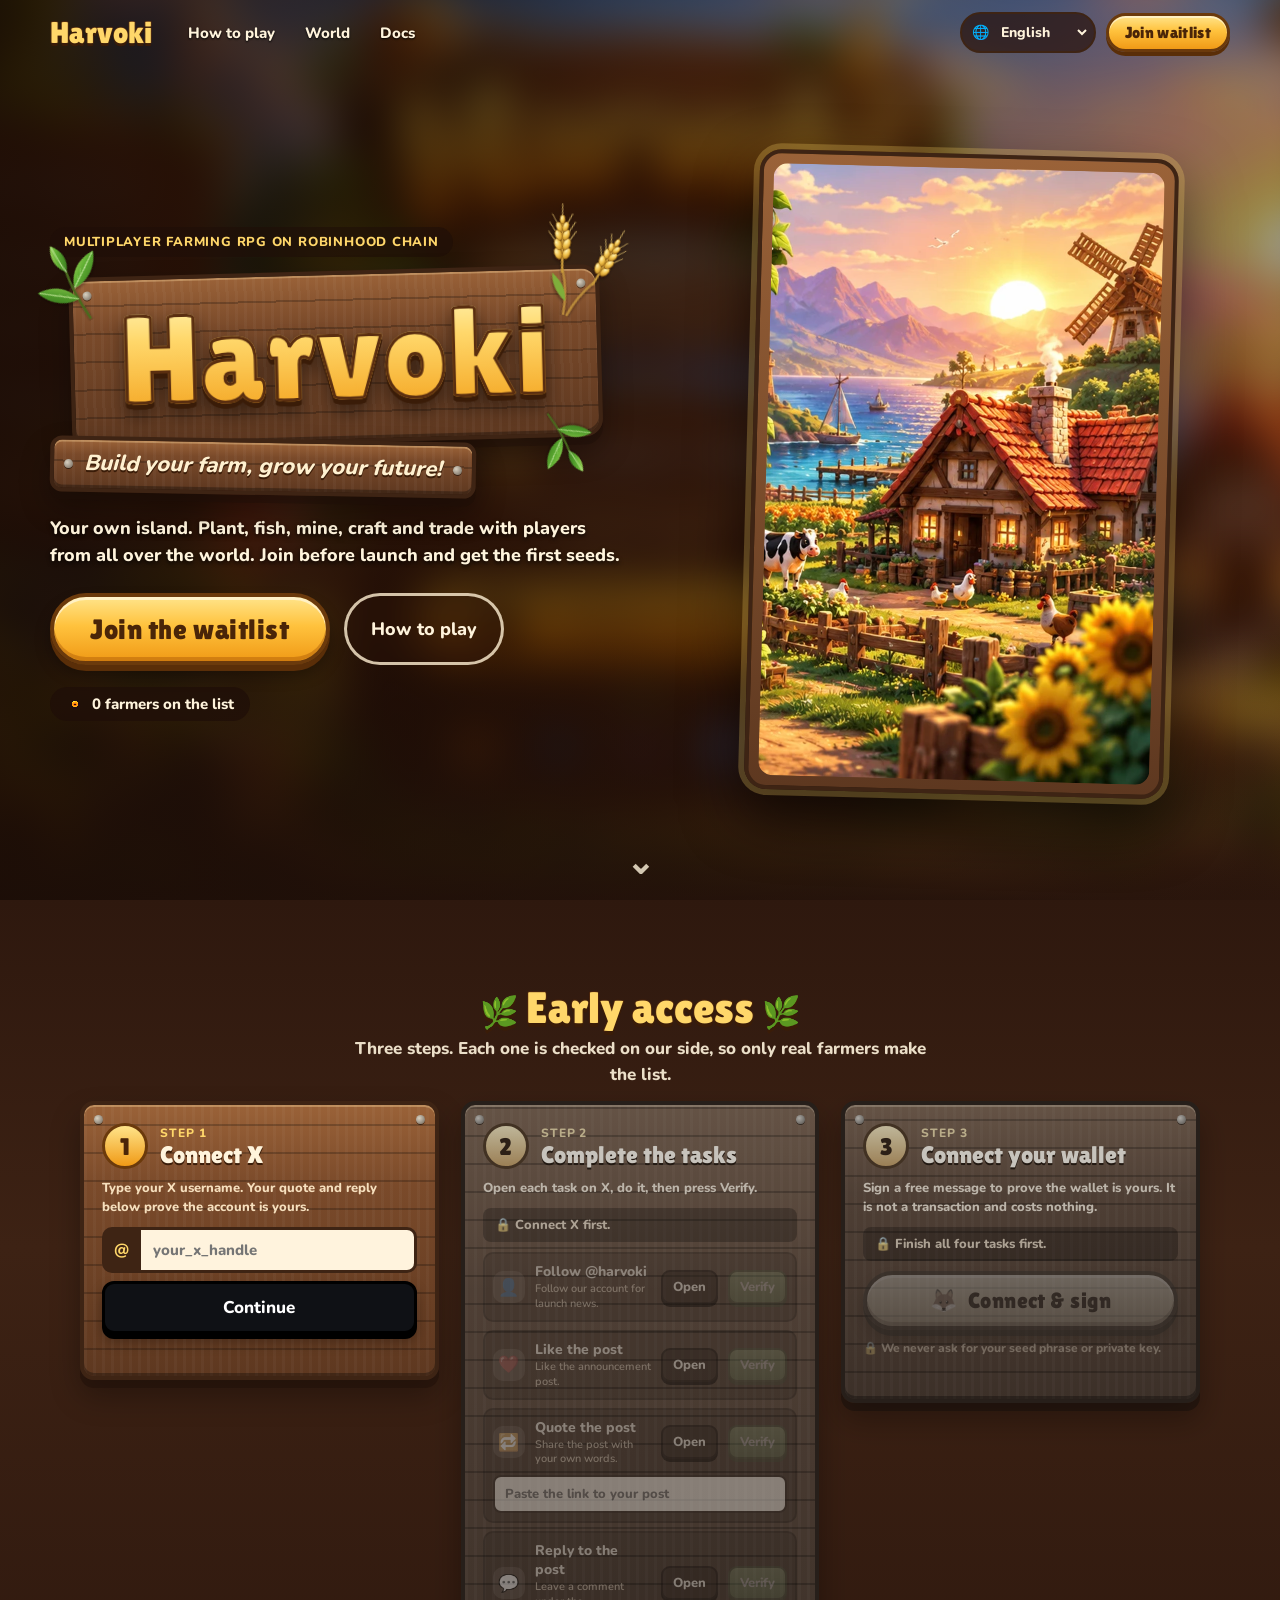
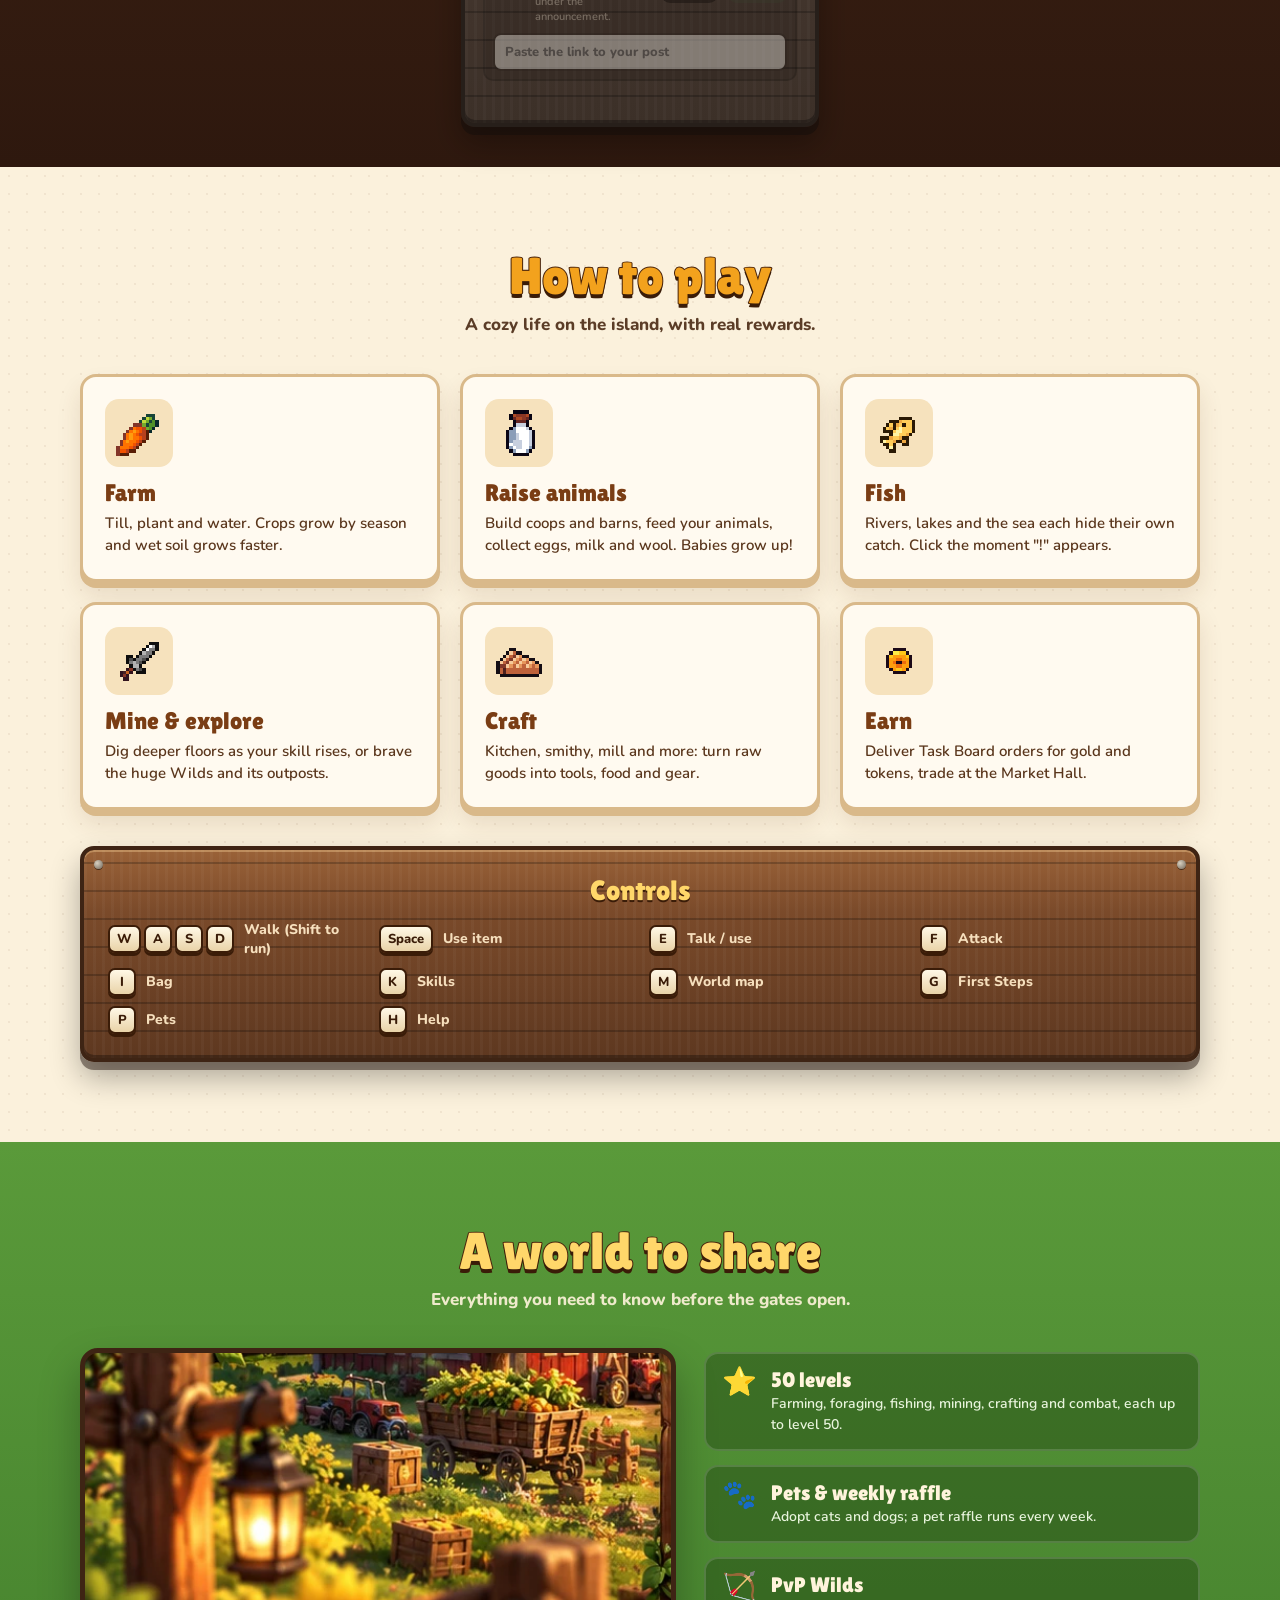
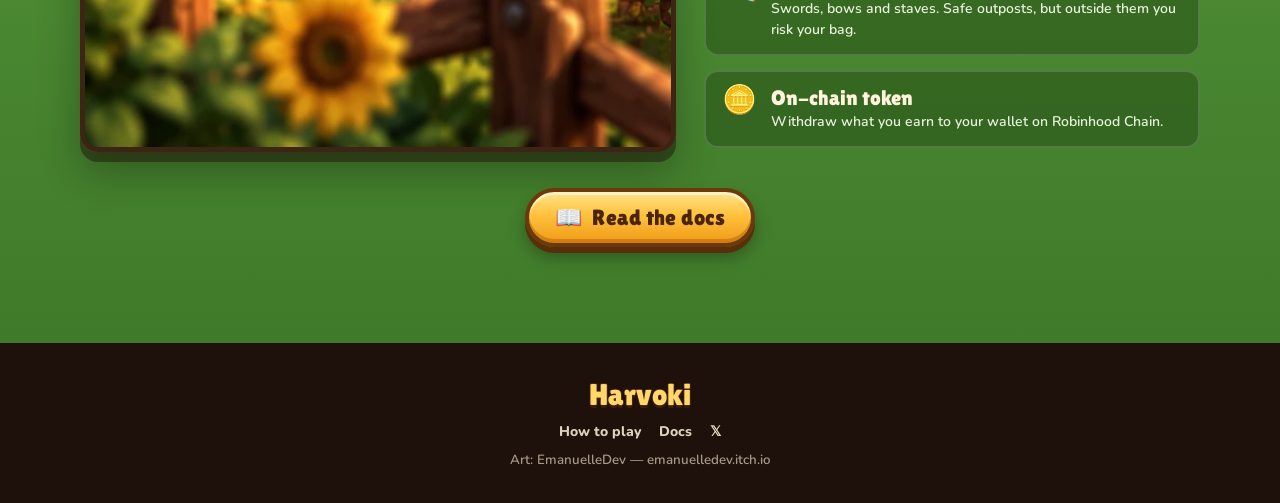
==== index.html @ bdfa1629 "Single-frame icons" ====
<!doctype html>
<html lang="en" data-default-lang="en">
  <head>
    <meta charset="utf-8" />
    <meta name="viewport" content="width=device-width, initial-scale=1, viewport-fit=cover" />
    <title>Harvoki — Early Access</title>
    <meta name="description" content="Join the Harvoki early access list: connect X, complete the tasks, sign with your wallet." />
    <link rel="icon" href="/site/carrot.png" />
    <script type="module" crossorigin src="/_app/waitlist-B7va_x30.js"></script>
    <link rel="modulepreload" crossorigin href="/_app/lang-Du4VMmTW.js">
    <link rel="stylesheet" crossorigin href="/_app/lang-BHXDHtwb.css">
  </head>
  <body class="site">
    <!-- text is filled by data-st key from site-i18n.ts; the English here is the no-JS fallback -->
    <header class="topbar" id="topbar">
      <a class="topbar-logo" href="#top">Harvoki</a>
      <nav class="topnav">
        <a href="#how" data-st="nav.how">How to play</a>
        <a href="#world" data-st="nav.features">World</a>
        <a href="/docs" data-st="nav.docs">Docs</a>
      </nav>
      <div class="topbar-right">
        <span id="lang-slot"></span>
        <a class="btn-gold small" href="#join" data-st="nav.join">Join waitlist</a>
      </div>
    </header>

    <section class="hero" id="top">
      <div class="hero-sky"></div>
      <div class="hero-grid">
      <div class="hero-inner">
        <p class="eyebrow" data-st="hero.eyebrow">Multiplayer farming RPG on Robinhood Chain</p>
        <div class="sign sign-logo">
          <img class="leaf l1" src="/site/leaves.svg" alt="" /><img class="leaf l2" src="/site/wheat.svg" alt="" /><img class="leaf l3" src="/site/leaves.svg" alt="" />
          <h1 class="logo">Harvoki</h1>
        </div>
        <div class="sign sign-ribbon"><span data-st="hero.slogan">Build your farm, grow your future!</span></div>
        <p class="hero-lede" data-st="hero.lede">Your own island. Plant, fish, mine, craft and trade with players from all over the world. Join before launch and get the first seeds.</p>
        <div class="hero-actions">
          <a class="btn-gold big" href="#join" data-st="hero.cta">Join the waitlist</a>
          <a class="btn-ghost" href="#how" data-st="hero.how">How to play</a>
        </div>
        <p class="count-pill"><img src="/site/coin.png" alt="" /> <span id="count">…</span></p>
      </div>
        <figure class="hero-art" aria-hidden="true"><div class="crop crop-hero"></div></figure>
      </div>
      <div class="scroll-hint" aria-hidden="true">⌄</div>
    </section>

    <main>
      <section class="band band-join" id="join">
        <div class="wrap">
          <h2 class="sec-title"><span class="sprig">🌿</span> <span data-st="join.title">Early access</span> <span class="sprig">🌿</span></h2>
          <p class="sec-sub" data-st="join.sub">Three steps. Each one is checked on our side, so only real farmers make the list.</p>
          <p class="dev-badge" id="dev-badge" hidden data-st="join.dev">DEV MODE — X checks are simulated</p>

          <ol class="progress" aria-hidden="true">
            <li data-p="1"><b>1</b><span data-st="s1.title">Connect X</span></li>
            <li data-p="2"><b>2</b><span data-st="s2.title">Complete the tasks</span></li>
            <li data-p="3"><b>3</b><span data-st="s3.title">Connect your wallet</span></li>
          </ol>

          <div class="steps" id="steps">
            <!-- step 1 -->
            <article class="step panel-wood" id="step1">
              <header class="step-head">
                <span class="step-n">1</span>
                <div><small class="step-k"></small><h3 data-st="s1.title">Connect X</h3></div>
                <span class="step-ok">✓</span>
              </header>
              <p class="step-desc" data-st="s1.desc">Sign in with X so we can check your tasks. We only read; we never post for you.</p>
              <div class="step-body" id="x-body">
                <a class="btn-x" id="x-connect" href="/api/wl/x/start"><span class="x-glyph">𝕏</span> <span data-st="s1.btn">Connect with X</span></a>
                <form class="dev-x" id="dev-x" hidden>
                  <div class="wl-prefix"><span>@</span><input id="dev-handle" maxlength="15" data-st-ph="s1.devPh" autocomplete="off" spellcheck="false" /></div>
                  <button class="btn-x" type="submit" data-st="s1.devBtn">Connect (dev)</button>
                </form>
                <div class="x-user" id="x-user" hidden>
                  <span class="x-avatar">𝕏</span>
                  <strong id="x-name"></strong>
                  <button type="button" class="link-btn" id="x-change" data-st="s1.change">Use another account</button>
                </div>
              </div>
              <p class="step-err" id="err1" role="alert"></p>
            </article>

            <!-- step 2 -->
            <article class="step panel-wood locked" id="step2">
              <header class="step-head">
                <span class="step-n">2</span>
                <div><small class="step-k"></small><h3 data-st="s2.title">Complete the tasks</h3></div>
                <span class="step-ok">✓</span>
              </header>
              <p class="step-desc" data-st="s2.desc">Open each task on X, do it, then press Verify.</p>
              <p class="step-lock" data-st="s2.locked">Connect X first.</p>
              <ul class="tasks" id="tasks">
                <li class="task" data-task="follow">
                  <span class="task-ico">👤</span>
                  <div class="task-text"><strong id="follow-title"></strong><span data-st="task.follow.d">Follow our account for launch news.</span></div>
                  <a class="btn-mini" data-open="follow" target="_blank" rel="noopener" data-st="task.open">Open</a>
                  <button type="button" class="btn-mini green" data-verify="follow" data-st="task.verify">Verify</button>
                </li>
                <li class="task" data-task="like">
                  <span class="task-ico">❤️</span>
                  <div class="task-text"><strong data-st="task.like">Like the post</strong><span data-st="task.like.d">Like the announcement post.</span></div>
                  <a class="btn-mini" data-open="like" target="_blank" rel="noopener" data-st="task.open">Open</a>
                  <button type="button" class="btn-mini green" data-verify="like" data-st="task.verify">Verify</button>
                </li>
                <li class="task" data-task="quote">
                  <span class="task-ico">🔁</span>
                  <div class="task-text"><strong data-st="task.quote">Quote the post</strong><span data-st="task.quote.d">Share the post with your own words.</span></div>
                  <a class="btn-mini" data-open="quote" target="_blank" rel="noopener" data-st="task.open">Open</a>
                  <button type="button" class="btn-mini green" data-verify="quote" data-st="task.verify">Verify</button>
                  <div class="proof" data-proof="quote"><input type="url" inputmode="url" autocomplete="off" spellcheck="false" data-st-ph="task.pastePh" placeholder="https://x.com/you/status/…" /></div>
                </li>
                <li class="task" data-task="reply">
                  <span class="task-ico">💬</span>
                  <div class="task-text"><strong data-st="task.reply">Reply to the post</strong><span data-st="task.reply.d">Leave a comment under the announcement.</span></div>
                  <a class="btn-mini" data-open="reply" target="_blank" rel="noopener" data-st="task.open">Open</a>
                  <button type="button" class="btn-mini green" data-verify="reply" data-st="task.verify">Verify</button>
                  <div class="proof" data-proof="reply"><input type="url" inputmode="url" autocomplete="off" spellcheck="false" data-st-ph="task.pastePh" placeholder="https://x.com/you/status/…" /></div>
                </li>
              </ul>
              <p class="step-err" id="err2" role="alert"></p>
            </article>

            <!-- step 3 -->
            <article class="step panel-wood locked" id="step3">
              <header class="step-head">
                <span class="step-n">3</span>
                <div><small class="step-k"></small><h3 data-st="s3.title">Connect your wallet</h3></div>
                <span class="step-ok">✓</span>
              </header>
              <p class="step-desc" data-st="s3.desc">Sign a free message to prove the wallet is yours. It is not a transaction and costs nothing.</p>
              <p class="step-lock" data-st="s3.locked">Finish all four tasks first.</p>
              <div class="step-body">
                <button type="button" class="btn-gold" id="wallet-btn"><span>🦊</span> <span data-st="s3.btn">Connect & sign</span></button>
                <p class="safe-note">🔒 <span data-st="s3.safe">We never ask for your seed phrase or private key.</span></p>
              </div>
              <p class="step-err" id="err3" role="alert"></p>
            </article>
          </div>

          <article class="done panel-wood" id="done" hidden>
            <div class="crops" aria-hidden="true"><img src="/site/corn.png" alt="" /><img src="/site/carrot.png" alt="" /><img src="/site/strawberry.png" alt="" /><img src="/site/pumpkin.png" alt="" /><img src="/site/tomato.png" alt="" /><img src="/site/wheat.png" alt="" /></div>
            <h3 data-st="done.title">You are on the list!</h3>
            <p class="done-place"><span data-st="done.place">Your place</span> <b id="place">#0</b></p>
            <p class="done-wallet" id="done-wallet"></p>
            <p class="muted" data-st="done.sub">Watch our X account for the launch date.</p>
            <div class="card-share">
              <p class="card-label" data-st="done.cardTitle">Your share card</p>
              <canvas id="card" class="card-canvas" width="1200" height="675"></canvas>
              <div class="card-actions">
                <button type="button" class="btn-gold small" id="card-dl"><span>⬇</span> <span data-st="done.cardDl">Download card</span></button>
                <a class="btn-x" id="share" target="_blank" rel="noopener"><span class="x-glyph">𝕏</span> <span data-st="done.share">Share on X</span></a>
              </div>
              <p class="muted card-hint" data-st="done.cardHint">Download the card, then attach it to your post on X.</p>
            </div>
          </article>
        </div>
      </section>

      <section class="band band-how" id="how">
        <div class="wrap">
          <h2 class="sec-title" data-st="how.title">How to play</h2>
          <p class="sec-sub" data-st="how.sub">A cozy life on the island, with real rewards.</p>
          <div class="cards">
            <article class="card"><img src="/site/carrot.png" alt="" /><h3 data-st="how.1">Farm</h3><p data-st="how.1.d">Till, plant and water. Crops grow by season and wet soil grows faster.</p></article>
            <article class="card"><img src="/site/small-cow-milk.png" alt="" /><h3 data-st="how.2">Raise animals</h3><p data-st="how.2.d">Build coops and barns, feed your animals, collect eggs, milk and wool. Babies grow up!</p></article>
            <article class="card"><img src="/site/carp.png" alt="" /><h3 data-st="how.3">Fish</h3><p data-st="how.3.d">Rivers, lakes and the sea each hide their own catch. Click the moment "!" appears.</p></article>
            <article class="card"><img src="/site/sword.png" alt="" /><h3 data-st="how.4">Mine & explore</h3><p data-st="how.4.d">Dig deeper floors as your skill rises, or brave the huge Wilds and its outposts.</p></article>
            <article class="card"><img src="/site/apple-pie.png" alt="" /><h3 data-st="how.5">Craft</h3><p data-st="how.5.d">Kitchen, smithy, mill and more: turn raw goods into tools, food and gear.</p></article>
            <article class="card"><img src="/site/coin.png" alt="" /><h3 data-st="how.6">Earn</h3><p data-st="how.6.d">Deliver Task Board orders for gold and tokens, trade at the Market Hall.</p></article>
          </div>

          <div class="keys panel-wood">
            <h3 data-st="keys.title">Controls</h3>
            <ul class="keylist">
              <li><span><kbd>W</kbd><kbd>A</kbd><kbd>S</kbd><kbd>D</kbd></span><em data-st="keys.move">Walk (Shift to run)</em></li>
              <li><span><kbd>Space</kbd></span><em data-st="keys.use">Use item</em></li>
              <li><span><kbd>E</kbd></span><em data-st="keys.interact">Talk / use</em></li>
              <li><span><kbd>F</kbd></span><em data-st="keys.attack">Attack</em></li>
              <li><span><kbd>I</kbd></span><em data-st="keys.bag">Bag</em></li>
              <li><span><kbd>K</kbd></span><em data-st="keys.skills">Skills</em></li>
              <li><span><kbd>M</kbd></span><em data-st="keys.map">World map</em></li>
              <li><span><kbd>G</kbd></span><em data-st="keys.guide">First Steps</em></li>
              <li><span><kbd>P</kbd></span><em data-st="keys.pets">Pets</em></li>
              <li><span><kbd>H</kbd></span><em data-st="keys.help">Help</em></li>
            </ul>
          </div>
        </div>
      </section>

      <section class="band band-world" id="world">
        <div class="wrap">
          <h2 class="sec-title" data-st="feat.title">A world to share</h2>
          <p class="sec-sub" data-st="feat.sub">Everything you need to know before the gates open.</p>
          <div class="world">
            <div class="world-art crop crop-world" aria-hidden="true"></div>
            <ul class="feats">
              <li><b>⭐</b><div><h3 data-st="feat.1">50 levels</h3><p data-st="feat.1.d">Farming, foraging, fishing, mining, crafting and combat, each up to level 50.</p></div></li>
              <li><b>🐾</b><div><h3 data-st="feat.2">Pets & weekly raffle</h3><p data-st="feat.2.d">Adopt cats and dogs; a pet raffle runs every week.</p></div></li>
              <li><b>🏹</b><div><h3 data-st="feat.3">PvP Wilds</h3><p data-st="feat.3.d">Swords, bows and staves. Safe outposts, but outside them you risk your bag.</p></div></li>
              <li><b>🪙</b><div><h3 data-st="feat.4">On-chain token</h3><p data-st="feat.4.d">Withdraw what you earn to your wallet on Robinhood Chain.</p></div></li>
            </ul>
          </div>
          <p class="center"><a class="btn-gold" href="/docs"><span>📖</span> <span data-st="foot.docs">Read the docs</span></a></p>
        </div>
      </section>
    </main>

    <footer class="site-foot">
      <div class="topbar-logo">Harvoki</div>
      <nav><a href="#how" data-st="nav.how">How to play</a><a href="/docs" data-st="nav.docs">Docs</a><a id="foot-x" target="_blank" rel="noopener">𝕏</a></nav>
      <small data-st="foot.credit">Art: EmanuelleDev — emanuelledev.itch.io</small>
    </footer>
  </body>
</html>
---- _app/lang-BHXDHtwb.css ----
@font-face{font-family:Nunito;font-style:normal;font-display:swap;font-weight:600;src:url(/_app/nunito-cyrillic-ext-600-normal-CUdkD46p.woff2) format("woff2"),url(/_app/nunito-cyrillic-ext-600-normal-Bdkf1mcJ.woff) format("woff");unicode-range:U+0460-052F,U+1C80-1C88,U+20B4,U+2DE0-2DFF,U+A640-A69F,U+FE2E-FE2F}@font-face{font-family:Nunito;font-style:normal;font-display:swap;font-weight:600;src:url(/_app/nunito-cyrillic-600-normal-Dsb0KIbQ.woff2) format("woff2"),url(/_app/nunito-cyrillic-600-normal-DUPmrviy.woff) format("woff");unicode-range:U+0301,U+0400-045F,U+0490-0491,U+04B0-04B1,U+2116}@font-face{font-family:Nunito;font-style:normal;font-display:swap;font-weight:600;src:url(/_app/nunito-vietnamese-600-normal-DzWqpV-L.woff2) format("woff2"),url(/_app/nunito-vietnamese-600-normal-BvXAhBOJ.woff) format("woff");unicode-range:U+0102-0103,U+0110-0111,U+0128-0129,U+0168-0169,U+01A0-01A1,U+01AF-01B0,U+0300-0301,U+0303-0304,U+0308-0309,U+0323,U+0329,U+1EA0-1EF9,U+20AB}@font-face{font-family:Nunito;font-style:normal;font-display:swap;font-weight:600;src:url(/_app/nunito-latin-ext-600-normal-DlbCnAWH.woff2) format("woff2"),url(/_app/nunito-latin-ext-600-normal-BWgzGCiU.woff) format("woff");unicode-range:U+0100-02AF,U+0304,U+0308,U+0329,U+1E00-1E9F,U+1EF2-1EFF,U+2020,U+20A0-20AB,U+20AD-20C0,U+2113,U+2C60-2C7F,U+A720-A7FF}@font-face{font-family:Nunito;font-style:normal;font-display:swap;font-weight:600;src:url(/_app/nunito-latin-600-normal-BupoeBnc.woff2) format("woff2"),url(/_app/nunito-latin-600-normal-BIldxhQs.woff) format("woff");unicode-range:U+0000-00FF,U+0131,U+0152-0153,U+02BB-02BC,U+02C6,U+02DA,U+02DC,U+0304,U+0308,U+0329,U+2000-206F,U+2074,U+20AC,U+2122,U+2191,U+2193,U+2212,U+2215,U+FEFF,U+FFFD}@font-face{font-family:Nunito;font-style:normal;font-display:swap;font-weight:800;src:url(/_app/nunito-cyrillic-ext-800-normal-VzZ8Mv27.woff2) format("woff2"),url(/_app/nunito-cyrillic-ext-800-normal-FW_Opv2h.woff) format("woff");unicode-range:U+0460-052F,U+1C80-1C88,U+20B4,U+2DE0-2DFF,U+A640-A69F,U+FE2E-FE2F}@font-face{font-family:Nunito;font-style:normal;font-display:swap;font-weight:800;src:url(/_app/nunito-cyrillic-800-normal-D2lWpltj.woff2) format("woff2"),url(/_app/nunito-cyrillic-800-normal-CVwOhqah.woff) format("woff");unicode-range:U+0301,U+0400-045F,U+0490-0491,U+04B0-04B1,U+2116}@font-face{font-family:Nunito;font-style:normal;font-display:swap;font-weight:800;src:url(/_app/nunito-vietnamese-800-normal-C6BOy3TH.woff2) format("woff2"),url(/_app/nunito-vietnamese-800-normal-qWtiVBHk.woff) format("woff");unicode-range:U+0102-0103,U+0110-0111,U+0128-0129,U+0168-0169,U+01A0-01A1,U+01AF-01B0,U+0300-0301,U+0303-0304,U+0308-0309,U+0323,U+0329,U+1EA0-1EF9,U+20AB}@font-face{font-family:Nunito;font-style:normal;font-display:swap;font-weight:800;src:url(/_app/nunito-latin-ext-800-normal-9VU2lkaz.woff2) format("woff2"),url(/_app/nunito-latin-ext-800-normal-CM2qJFYy.woff) format("woff");unicode-range:U+0100-02AF,U+0304,U+0308,U+0329,U+1E00-1E9F,U+1EF2-1EFF,U+2020,U+20A0-20AB,U+20AD-20C0,U+2113,U+2C60-2C7F,U+A720-A7FF}@font-face{font-family:Nunito;font-style:normal;font-display:swap;font-weight:800;src:url(/_app/nunito-latin-800-normal-BQmuGLSm.woff2) format("woff2"),url(/_app/nunito-latin-800-normal-DGg9yqR-.woff) format("woff");unicode-range:U+0000-00FF,U+0131,U+0152-0153,U+02BB-02BC,U+02C6,U+02DA,U+02DC,U+0304,U+0308,U+0329,U+2000-206F,U+2074,U+20AC,U+2122,U+2191,U+2193,U+2212,U+2215,U+FEFF,U+FFFD}:root{--cream: #f8dcc6;--cream2: #fbe9d8;--ink: #3b1e22;--brown: #7b3f2c;--brown2: #a65a3a;--orange: #e2863b;--green: #5d9b45;--red: #c8423a;--blue: #3f8fd6;--gold: #f1b52d;--shadow: rgba(30, 12, 18, .55);--px: 2px;font-family:Nunito,Segoe UI,system-ui,sans-serif;font-weight:600}*{box-sizing:border-box}html,body{margin:0;height:100%;overflow:hidden;background:#1c1420;color:var(--ink)}body{user-select:none;-webkit-user-select:none}#game,#game canvas{position:fixed;inset:0;image-rendering:pixelated}#ui{position:fixed;inset:0;pointer-events:none;z-index:10}#ui>*{pointer-events:auto}.icon{image-rendering:pixelated;background-repeat:no-repeat;flex:none}button{font:inherit;color:inherit}strong,b,th{font-weight:400}input,select{font:inherit}.panel{border:16px solid transparent;border-image:url(/assets/ui-cut/panel.png) 8 fill / 16px stretch;image-rendering:pixelated;background:#f6dcc9 padding-box;padding:4px 6px;color:var(--ink)}.parchment{border:16px solid transparent;border-image:url(/assets/ui-cut/parchment2.png) 8 fill / 16px stretch;image-rendering:pixelated;background:#fdd3a6 padding-box}.wood{border:12px solid transparent;border-image:url(/assets/ui-cut/woodframe.png) 7 fill / 12px stretch;image-rendering:pixelated;color:var(--cream)}.btn{display:inline-flex;align-items:center;justify-content:center;gap:6px;min-height:30px;padding:4px 12px;cursor:pointer;background:var(--brown2);color:var(--cream2);border:2px solid var(--ink);border-radius:3px;box-shadow:inset 0 -3px #00000040,inset 0 2px #ffffff2e,0 2px 0 var(--ink);font-size:15px;line-height:1;text-shadow:0 1px 0 rgba(0,0,0,.35)}.btn:hover{filter:brightness(1.08)}.btn:active{transform:translateY(1px);box-shadow:inset 0 2px #00000040,0 1px 0 var(--ink)}.btn:disabled{filter:grayscale(.8) brightness(.8);cursor:not-allowed}.btn.green{background:var(--green)}.btn.red{background:var(--red)}.btn.blue{background:var(--blue)}.btn.gold{background:var(--orange)}.btn.small{min-height:24px;padding:2px 8px;font-size:13px}.screen{position:fixed;inset:0;display:grid;place-items:center;background:radial-gradient(circle at 50% 30%,#4b6b3a,#1e2a1a 70%)}.screen .card{width:min(420px,92vw)}.title{font-size:34px;font-weight:400;color:var(--cream2);text-shadow:0 3px 0 var(--ink),0 0 12px #000;text-align:center;margin-bottom:14px;letter-spacing:1px}.subtitle{text-align:center;color:var(--cream);margin:-6px 0 14px;text-shadow:0 2px 0 var(--ink)}.field{display:grid;gap:4px;margin:8px 0}.field input,.field select{padding:7px 9px;border:2px solid var(--brown);background:var(--cream2);color:var(--ink);border-radius:2px;outline:none;font-size:16px}.field input:focus{border-color:var(--orange)}.row{display:flex;gap:8px;align-items:center}.row.wrap{flex-wrap:wrap}.spread{justify-content:space-between}.err{color:var(--red);min-height:20px;font-size:14px}.muted{opacity:.7;font-size:13px}.creator{display:grid;grid-template-columns:200px 1fr;gap:14px;width:min(700px,96vw)}@media (max-width: 640px){.creator{grid-template-columns:1fr}}.creator canvas{width:192px;height:192px;image-rendering:pixelated;background:#8cbf5a;border:3px solid var(--brown);border-radius:3px}.picker{display:flex;align-items:center;justify-content:space-between;gap:6px;margin:6px 0}.picker span{flex:1;text-align:center}.hud-tl{position:fixed;left:10px;top:10px;display:grid;gap:6px;min-width:220px}.hud-tr{position:fixed;right:10px;top:10px;display:grid;gap:6px;justify-items:end}.bar{position:relative;height:18px;display:flex;align-items:center;gap:6px}.bar .track{flex:1;height:14px;background:#3a1d24;border:2px solid var(--ink);border-radius:2px;overflow:hidden;position:relative}.bar .fill{position:absolute;inset:0 auto 0 0;transition:width .25s}.bar .fill.hp{background:linear-gradient(#ef6a5d,#b73a33)}.bar .fill.en{background:linear-gradient(#9be05f,#4f9a2e)}.bar .fill.xp{background:linear-gradient(#ffd965,#d79a17)}.bar .txt{position:absolute;inset:0;display:grid;place-items:center;font-size:11px;color:#fff;text-shadow:0 1px 0 #000}.chip{display:inline-flex;gap:6px;align-items:center;background:#28121ac7;color:var(--cream2);padding:4px 10px;border:2px solid var(--ink);border-radius:3px;font-size:15px}.chip.vip{background:linear-gradient(#f3c645,#d8901b);color:var(--ink);font-weight:400}.zone-name{font-size:17px;font-weight:800;color:#fff6e6;text-shadow:0 1px 0 var(--ink),0 -1px 0 var(--ink),1px 0 0 var(--ink),-1px 0 0 var(--ink);margin-bottom:2px}.hotbar{position:fixed;left:50%;bottom:8px;transform:translate(-50%);display:flex;gap:2px}.slot{position:relative;width:44px;height:44px;display:grid;place-items:center;cursor:pointer;background:url(/assets/ui-cut/slot-light.png) center / 100% 100% no-repeat;image-rendering:pixelated}.slot.dark{background-image:url(/assets/ui-cut/slot.png)}.hotbar .slot{width:48px;height:48px;background-image:url(/assets/ui-cut/woodframe.png)}.slot.sel{outline:3px solid var(--gold);outline-offset:-3px;filter:brightness(1.1)}.slot .q{position:absolute;right:3px;bottom:1px;font-size:13px;color:#fff;text-shadow:1px 1px 0 #000,-1px 1px 0 #000,1px -1px 0 #000,-1px -1px 0 #000}.slot .k{position:absolute;left:4px;top:1px;font-size:11px;color:var(--cream);text-shadow:1px 1px 0 #000}.slot.drag-over{filter:brightness(1.3)}.menu-buttons{position:fixed;right:10px;top:124px;display:flex;flex-direction:column;gap:6px;align-items:flex-end}.prompt{position:fixed;left:50%;bottom:74px;transform:translate(-50%);pointer-events:none!important}.prompt .chip{font-size:14px}.key{display:inline-block;min-width:20px;padding:0 5px;background:var(--cream2);color:var(--ink);border:2px solid var(--ink);border-radius:3px;text-align:center;font-size:13px}.chat{position:fixed;left:10px;bottom:10px;width:min(340px,calc(50vw - 240px));min-width:200px;display:grid;gap:4px}@media (max-width: 900px){.chat{bottom:64px;width:min(340px,60vw)}.chat .log{max-height:110px}}.chat .log{max-height:190px;overflow-y:auto;background:#1c0c148c;color:#f5e7da;font-size:14px;padding:6px 8px;border-radius:3px;scrollbar-width:thin}.chat .log div{margin:1px 0;word-wrap:break-word}.chat .log .n{color:#ffd47a}.chat .log .vip{color:#ffb02e}.chat .log .sys{color:#ff9a8a}.chat .log .pm{color:#c6a4ff}.chat .log .g{color:#8fd3ff}.chat form{display:flex;gap:4px}.chat input{flex:1;padding:5px 8px;background:#faebdceb;border:2px solid var(--ink);border-radius:3px;font-size:14px}.chat select{background:var(--cream2);border:2px solid var(--ink)}.toasts{position:fixed;top:70px;left:50%;transform:translate(-50%);display:grid;gap:6px;justify-items:center;pointer-events:none!important}.toast{background:#28121ae6;color:var(--cream2);padding:6px 14px;border:2px solid var(--ink);border-radius:3px;font-size:15px;animation:tin .2s ease-out;max-width:80vw;text-align:center}.toast.error{background:#8c1e1eeb}.toast.success{background:#306e28eb}.toast.xp{background:#825a0aeb}@keyframes tin{0%{transform:translateY(-8px);opacity:0}}.modal-wrap{position:fixed;inset:0;display:grid;place-items:center;background:#0a040859}.modal{width:min(760px,96vw);max-height:90vh;display:flex;flex-direction:column}.modal.narrow{width:min(460px,96vw)}.modal.wide{width:min(980px,98vw)}.modal header{display:flex;align-items:center;justify-content:space-between;gap:8px;margin:-4px 0 8px}.modal header h2{margin:0;font-size:22px;font-weight:400}.modal .body{overflow-y:auto;padding-right:4px;flex:1;scrollbar-width:thin}.x{width:28px;height:28px;padding:0;background:var(--red)}.tabs{display:flex;gap:4px;margin-bottom:8px;flex-wrap:wrap}.tabs button{background:#d6a684;color:var(--ink);border:2px solid var(--ink);padding:4px 10px;cursor:pointer;border-radius:3px 3px 0 0;font-size:14px}.tabs button.on{background:var(--cream2);font-weight:400}.grid-slots{display:grid;grid-template-columns:repeat(9,44px);gap:2px}@media (max-width: 520px){.grid-slots{grid-template-columns:repeat(6,44px)}}.list{display:grid;gap:6px}.line{display:flex;align-items:center;gap:10px;padding:6px 8px;background:#a65a3a1f;border:2px solid rgba(123,63,44,.35);border-radius:3px}.line.locked{opacity:.5}.line .grow{flex:1;min-width:0}.line .name{font-weight:400}.line .sub{font-size:13px;opacity:.8}.need{display:inline-flex;align-items:center;gap:2px;margin-right:8px;font-size:13px}.need.miss{color:var(--red)}.price{display:inline-flex;align-items:center;gap:4px;font-weight:400}.tooltip{position:fixed;z-index:50;pointer-events:none!important;max-width:260px;font-size:14px}.tooltip .tname{font-weight:400;font-size:16px}.tooltip .tcat{font-size:12px;opacity:.7}.skills{display:grid;grid-template-columns:repeat(auto-fill,minmax(210px,1fr));gap:8px}.skill{display:grid;grid-template-columns:34px 1fr;gap:6px;align-items:center}.portrait{width:96px;height:96px;image-rendering:pixelated;background-repeat:no-repeat;flex:none}.speech{display:flex;gap:10px;align-items:center;margin-bottom:8px}.bite{position:fixed;left:50%;top:38%;transform:translate(-50%,-50%);font-size:40px;color:#fff;font-weight:400;text-shadow:0 3px 0 var(--ink),0 0 10px #f00;animation:pulse .25s infinite alternate;pointer-events:none!important}@keyframes pulse{to{transform:translate(-50%,-50%) scale(1.15)}}.loading{position:fixed;inset:0;display:grid;place-items:center;color:var(--cream2);font-size:22px;background:#1c1420}.dead{position:fixed;inset:0;display:grid;place-items:center;background:#50000059;color:#fff;font-size:36px;text-shadow:0 3px 0 #000;pointer-events:none!important}.lang-pick{display:inline-flex;align-items:center;gap:6px;color:var(--cream2);font-size:14px}.lang-pick select{font:inherit;font-size:14px;padding:3px 6px;border:2px solid var(--brown);border-radius:2px;background:var(--cream2);color:var(--ink)}.screen-corner{position:absolute;top:calc(12px + env(safe-area-inset-top,0px));right:12px}.modal .lang-pick{color:var(--ink)}.chip.tier-easy{background:#4d8a3c;color:#fff;padding:1px 8px;font-size:13px}.chip.tier-normal{background:#3f6ea8;color:#fff;padding:1px 8px;font-size:13px}.chip.tier-hard{background:#b0482f;color:#fff;padding:1px 8px;font-size:13px}.chip.tier-special{background:linear-gradient(#f3c645,#d8901b);color:var(--ink);padding:1px 8px;font-size:13px}.line.task.special{box-shadow:inset 0 0 0 2px #e0a92c}.task-items{display:flex;flex-wrap:wrap;gap:4px 12px;margin-top:4px}.task-item{display:inline-flex;align-items:center;gap:4px;color:#a0412f}.task-item.ok{color:#3c7a2c}.task-item .muted{font-size:13px}.guide-step .guide-tick{width:20px;text-align:center;color:#9a8a7a}.guide-step.ok .guide-tick{color:#3c7a2c}.guide-step.ok .name{color:#5d7a50;text-decoration:line-through}.zone-safe{font-size:12px;padding:1px 6px;margin:2px 0 4px;border-radius:3px;display:inline-block}.zone-safe.safe{background:#4d8a3c;color:#fff}.zone-safe.danger{background:#b0482f;color:#fff}.worldmap{display:block;max-width:100%;border:3px solid var(--ink);border-radius:4px;image-rendering:pixelated}.auth-screen{background:linear-gradient(180deg,#140a1459,#140a0aa6),url(/bg/keyart-sunset.png) center bottom / cover no-repeat,#3b2240;image-rendering:pixelated}.auth-top{display:flex;align-items:center;gap:8px;flex-wrap:wrap;justify-content:flex-end}.auth-links{display:flex;gap:6px}.auth-links a{text-decoration:none}.auth-modal{position:fixed;inset:0;z-index:50;display:grid;place-items:center;background:#0a060499;padding:16px}.auth-how{width:min(560px,100%)!important;max-height:90vh;overflow:auto;display:grid;gap:10px}.auth-how h2{margin:0}.auth-how table{width:100%;border-collapse:collapse}.auth-how td{padding:6px 4px;border-bottom:1px solid rgba(255,255,255,.1);font-size:14px}.auth-how td:first-child{white-space:nowrap;width:1%;padding-right:14px}.auth-how kbd{display:inline-block;padding:2px 8px;border-radius:6px;background:#fff3dd;color:#3a1c08;font:800 12px Nunito,sans-serif;box-shadow:0 2px #3a1c08}.auth-how .btn{text-decoration:none;text-align:center}@font-face{font-family:Lilita One;font-style:normal;font-display:swap;font-weight:400;src:url([data-uri]) format("woff2"),url([data-uri]) format("woff");unicode-range:U+0100-02AF,U+0304,U+0308,U+0329,U+1E00-1E9F,U+1EF2-1EFF,U+2020,U+20A0-20AB,U+20AD-20C0,U+2113,U+2C60-2C7F,U+A720-A7FF}@font-face{font-family:Lilita One;font-style:normal;font-display:swap;font-weight:400;src:url(/_app/lilita-one-latin-400-normal-87r-Z-Re.woff2) format("woff2"),url(/_app/lilita-one-latin-400-normal-DXkechA3.woff) format("woff");unicode-range:U+0000-00FF,U+0131,U+0152-0153,U+02BB-02BC,U+02C6,U+02DA,U+02DC,U+0304,U+0308,U+0329,U+2000-206F,U+2074,U+20AC,U+2122,U+2191,U+2193,U+2212,U+2215,U+FEFF,U+FFFD}html,body{height:auto;min-height:100%;overflow:auto;scroll-behavior:smooth}body.site{user-select:text;-webkit-user-select:text;margin:0;background:#2a1a22;color:#fff4dc;font-family:Nunito,sans-serif;--wood: #7a4a2a;--wood2: #5e3820;--wood3: #9a6238;--woodline: #3e2414;--gold1: #ffd76a;--gold2: #f3a21d;--cream: #fbf1dc;--cream2: #f1dfbd;--ink: #4a2a14;--leaf: #5ea83a}img{image-rendering:pixelated}[hidden]{display:none!important}a{color:inherit}.wrap{width:min(1120px,100% - 32px);margin:0 auto}.center{text-align:center}.muted{opacity:.8}.sign,.panel-wood{position:relative;color:#fff4dc;background:repeating-linear-gradient(0deg,transparent 0 26px,rgba(0,0,0,.22) 26px 28px),repeating-linear-gradient(90deg,rgba(255,255,255,.03) 0 3px,transparent 3px 9px),linear-gradient(180deg,var(--wood3),var(--wood) 30%,var(--wood2));border:4px solid var(--woodline);border-radius:14px;box-shadow:inset 0 2px #ffdca059,inset 0 -3px #0000004d,0 8px #1e0e0873,0 16px 30px #0000004d}.sign:before,.sign:after,.panel-wood:before,.panel-wood:after{content:"";position:absolute;top:10px;width:9px;height:9px;border-radius:50%;background:radial-gradient(circle at 35% 35%,#d8d0c0,#6d6458);box-shadow:0 1px #00000080}.sign:before,.panel-wood:before{left:10px}.sign:after,.panel-wood:after{right:10px}.btn-gold{display:inline-flex;justify-content:center;align-items:center;gap:10px;padding:13px 26px;border:4px solid #6b3a0c;border-radius:999px;cursor:pointer;text-decoration:none;font:400 22px Lilita One,Nunito,sans-serif;color:#4a2508;letter-spacing:.02em;background:linear-gradient(180deg,#ffe48a,#ffc23d 45%,#f09a16);box-shadow:inset 0 3px #ffffff8c,inset 0 -4px #96460059,0 6px #5a2e08,0 10px 16px #0000004d;transition:transform .08s,filter .15s}.btn-gold:hover{filter:brightness(1.06)}.btn-gold:active{transform:translateY(3px);box-shadow:inset 0 3px #ffffff8c,0 3px #5a2e08}.btn-gold:disabled{filter:grayscale(.7) brightness(.8);cursor:not-allowed}.btn-gold.small{padding:7px 16px;font-size:16px;border-width:3px;box-shadow:inset 0 2px #ffffff80,0 4px #5a2e08}.btn-gold.big{padding:16px 36px;font-size:28px}.btn-ghost{display:inline-flex;align-items:center;padding:13px 24px;border-radius:999px;text-decoration:none;font:800 18px Nunito,sans-serif;color:#fff4dc;border:3px solid rgba(255,240,210,.8);background:#28120a59;backdrop-filter:blur(3px)}.btn-ghost:hover{background:#28120a8c}.btn-x{display:inline-flex;align-items:center;justify-content:center;gap:10px;padding:12px 22px;border-radius:12px;cursor:pointer;font:800 17px Nunito,sans-serif;color:#fff;text-decoration:none;background:#0f1115;border:3px solid #000;box-shadow:0 5px #000,0 8px 14px #0000004d;transition:transform .08s}.btn-x:hover{background:#22252c}.btn-x:active{transform:translateY(3px);box-shadow:0 2px #000}.x-glyph{font-size:20px;line-height:1}.btn-mini{display:inline-grid;place-items:center;min-width:78px;padding:7px 12px;border-radius:9px;cursor:pointer;text-decoration:none;white-space:nowrap;font:800 13px Nunito,sans-serif;color:#fff4dc;background:#3e2414;border:2px solid #24130a;box-shadow:0 3px #1a0d06}.btn-mini.green{background:linear-gradient(#7cc44c,#4f9a2c);border-color:#2f5e18;box-shadow:0 3px #2a5214;color:#fff}.btn-mini:disabled{cursor:default;opacity:.55}.task.ok .btn-mini:disabled{opacity:1}.link-btn{border:0;background:none;color:var(--gold1);font:800 13px Nunito,sans-serif;cursor:pointer;text-decoration:underline}.topbar{position:fixed;inset:0 0 auto;z-index:20;display:flex;align-items:center;gap:24px;padding:12px max(16px,calc((100% - 1180px)/2));transition:background .25s,box-shadow .25s}.topbar.solid{background:#2e180eeb;backdrop-filter:blur(6px);box-shadow:0 2px 0 var(--woodline),0 8px 20px #0000004d}.topbar-logo{font:400 30px Lilita One,Nunito,sans-serif;text-decoration:none;color:var(--gold1);-webkit-text-stroke:1.5px #5a2e10;paint-order:stroke fill;text-shadow:0 3px 0 #3a1c08}.topnav{display:flex;gap:6px}.topnav a{padding:8px 12px;border-radius:999px;text-decoration:none;font:800 15px Nunito,sans-serif;color:#fff4dc;text-shadow:0 1px 2px #000}.topnav a:hover{background:#ffffff24}.topbar-right{margin-left:auto;display:flex;align-items:center;gap:10px}.site .lang-pick{display:flex;align-items:center;gap:4px;padding:4px 4px 4px 10px;border-radius:999px;background:#28120ab3;border:2px solid var(--woodline)}.site .lang-pick select{background:transparent;border:0;color:#fff4dc;font:800 14px Nunito,sans-serif;padding:4px;cursor:pointer}.site .lang-pick option{color:#000}.hero{position:relative;min-height:max(640px,100svh);display:grid;place-items:center;overflow:hidden;text-align:center;background:url(/bg/keyart-sunset.png) center bottom / cover no-repeat,#3b2240}.hero-sky{position:absolute;inset:0;background:linear-gradient(180deg,rgba(30,10,30,.55),transparent 35%,transparent 60%,rgba(30,14,8,.75))}.hero-inner{position:relative;display:grid;justify-items:center;gap:14px;padding:110px 16px 80px;max-width:760px}.eyebrow{margin:0;padding:6px 14px;border-radius:999px;background:#1e0e0899;color:var(--gold1);font:800 13px Nunito,sans-serif;letter-spacing:.06em;text-transform:uppercase}.sign-logo{padding:18px 46px 22px;border-radius:18px;transform:rotate(-1.5deg)}.logo{margin:0;font:400 clamp(60px,11vw,124px)/1 "Lilita One","Nunito",sans-serif;letter-spacing:.01em;background:linear-gradient(180deg,#fff3b0 0%,var(--gold1) 35%,var(--gold2) 100%);-webkit-background-clip:text;background-clip:text;color:transparent;-webkit-text-stroke:3px #5a2e10;paint-order:stroke fill;filter:drop-shadow(0 5px 0 #3a1c08) drop-shadow(0 8px 10px rgba(0,0,0,.45))}.leaf{position:absolute;font-size:34px;filter:drop-shadow(0 2px 0 rgba(0,0,0,.35))}.leaf.l1{left:-18px;top:-14px;transform:rotate(-30deg)}.leaf.l2{right:-12px;top:-22px;transform:rotate(20deg);font-size:40px}.leaf.l3{right:18px;bottom:-16px;transform:rotate(-10deg)}.sign-ribbon{padding:8px 30px 10px;border-radius:12px;transform:rotate(1deg);margin-top:-18px;font:italic 800 clamp(16px,2.4vw,22px) Nunito,sans-serif;color:#fff1d0;text-shadow:0 2px 0 #3a1c08}.sign-ribbon:before,.sign-ribbon:after{top:50%;transform:translateY(-50%)}.hero-lede{margin:6px 0 4px;max-width:58ch;padding:12px 20px;border-radius:14px;background:#1e0e089e;backdrop-filter:blur(3px);font:700 clamp(15px,1.8vw,18px)/1.5 Nunito,sans-serif;text-shadow:0 2px 4px rgba(0,0,0,.8);text-wrap:balance}.hero-actions{display:flex;flex-wrap:wrap;justify-content:center;gap:14px;margin-top:6px}.count-pill{display:inline-flex;align-items:center;gap:8px;margin:8px 0 0;padding:7px 16px;border-radius:999px;background:#1e0e08b3;font:800 15px Nunito,sans-serif}.count-pill img{width:18px;height:18px}.scroll-hint{position:absolute;bottom:14px;left:50%;translate:-50% 0;font-size:34px;color:#fff4dc;opacity:.8}.band{padding:80px 0;scroll-margin-top:40px}.band-join{background:linear-gradient(180deg,#2e180e,#3d2214 40%,#2e180e)}.band-how{background:var(--cream);color:var(--ink);background-image:radial-gradient(rgba(122,74,42,.08) 1.5px,transparent 1.5px);background-size:18px 18px}.band-world{background:linear-gradient(180deg,#5a9a3a,#3f7a2a)}.sec-title{margin:0 0 8px;text-align:center;font:400 clamp(34px,5vw,52px)/1.1 "Lilita One",Nunito,sans-serif;color:var(--gold1);-webkit-text-stroke:2px #4a240c;paint-order:stroke fill;text-shadow:0 4px 0 #3a1c08}.band-how .sec-title{color:#f3a21d}.sec-sub{margin:0 auto 36px;max-width:60ch;text-align:center;font:700 17px/1.5 Nunito,sans-serif;opacity:.9}.sprig{font-size:.7em}.dev-badge{width:fit-content;margin:-20px auto 24px;padding:6px 14px;border-radius:8px;background:#c8423a;color:#fff;font:800 13px Nunito,sans-serif;letter-spacing:.04em}.progress{list-style:none;display:flex;justify-content:center;margin:0 auto 30px;padding:0;max-width:720px}.progress li{flex:1;display:grid;justify-items:center;gap:6px;position:relative;font:800 13px Nunito,sans-serif;color:#c9a984;text-align:center}.progress li:before{content:"";position:absolute;top:19px;left:-50%;width:100%;height:5px;background:#5a3820;z-index:0}.progress li:first-child:before{display:none}.progress b{position:relative;z-index:1;display:grid;place-items:center;width:42px;height:42px;border-radius:50%;background:#4a2c18;border:3px solid #6b4426;font:400 20px Lilita One,Nunito,sans-serif;color:#c9a984}.progress li.now b{background:var(--gold2);border-color:#fff0b8;color:#4a2508;box-shadow:0 0 0 5px #ffc85040}.progress li.now{color:#fff4dc}.progress li.done b{background:var(--leaf);border-color:#b8f09a;color:#fff;font-size:0}.progress li.done b:after{content:"✓";font:900 20px Nunito,sans-serif}.progress li.done:before,.progress li.now:before{background:var(--leaf)}.steps{display:grid;grid-template-columns:repeat(3,minmax(0,1fr));gap:22px;align-items:start}.step{display:grid;gap:12px;padding:22px 20px 20px;transition:opacity .2s,filter .2s}.step-head{display:flex;align-items:center;gap:12px}.step-head h3{margin:0;font:400 24px Lilita One,Nunito,sans-serif;color:#fff4dc;text-shadow:0 2px 0 #3a1c08}.step-k{display:block;font:800 12px Nunito,sans-serif;letter-spacing:.08em;text-transform:uppercase;color:var(--gold1)}.step-n{flex:none;display:grid;place-items:center;width:46px;height:46px;border-radius:50%;background:linear-gradient(#ffe48a,#f09a16);border:3px solid #6b3a0c;color:#4a2508;font:400 24px Lilita One,Nunito,sans-serif}.step-ok{display:none;margin-left:auto;width:34px;height:34px;border-radius:50%;background:var(--leaf);border:3px solid #b8f09a;place-items:center;font:900 18px Nunito,sans-serif;color:#fff}.step.complete .step-ok{display:grid}.step.complete{box-shadow:inset 0 2px #ffdca059,0 8px #1e0e0873,0 0 0 3px var(--leaf),0 16px 30px #0000004d}.step-desc{margin:0;font:700 14px/1.45 Nunito,sans-serif;color:#f6dfbd}.step-body{display:grid;gap:10px}.step-err{margin:0;min-height:18px;color:#ffcfc4;font:800 13px/1.4 Nunito,sans-serif}.step-lock{display:none;margin:0;padding:8px 12px;border-radius:8px;background:#00000040;font:800 13px Nunito,sans-serif;color:#e8c79c}.step-lock:before{content:"🔒 "}.step.locked{filter:saturate(.4) brightness(.8)}.step.locked .step-lock{display:block}.step.locked .tasks,.step.locked .step-body{pointer-events:none;opacity:.5}.safe-note{margin:0;font:700 12px/1.4 Nunito,sans-serif;color:#e8c79c}.x-user{display:flex;align-items:center;gap:10px;flex-wrap:wrap;padding:10px 12px;border-radius:10px;background:#00000040}.x-avatar{display:grid;place-items:center;width:34px;height:34px;border-radius:50%;background:#000;color:#fff;font-size:18px}.dev-x{display:grid;gap:8px}.wl-prefix{display:flex}.wl-prefix span{display:grid;place-items:center;padding:0 12px;font:800 16px Nunito,sans-serif;background:var(--woodline);color:var(--gold1);border-radius:10px 0 0 10px}.wl-prefix input{flex:1;min-width:0;padding:10px 12px;font:700 15px Nunito,sans-serif;color:#3b1e10;background:#fff3dd;border:3px solid var(--woodline);border-left:0;border-radius:0 10px 10px 0}.tasks{list-style:none;margin:0;padding:0;display:grid;gap:8px}.task{display:grid;grid-template-columns:auto minmax(0,1fr) auto;grid-template-areas:"ico text text" "ico open verify";column-gap:10px;row-gap:8px;padding:10px;border-radius:10px;background:#00000038;border:2px solid rgba(0,0,0,.25)}.task-ico{grid-area:ico;display:grid;place-items:center;width:38px;height:38px;border-radius:10px;background:#fff0d224;font-size:20px}.task-text{grid-area:text;display:grid;gap:1px;font:600 12px/1.35 Nunito,sans-serif;color:#e8c79c}.task-text strong{font:800 15px Nunito,sans-serif;color:#fff4dc}.task [data-open]{grid-area:open;justify-self:start}.task [data-verify]{grid-area:verify}.task.ok{background:#5ea83a40;border-color:var(--leaf)}.task.ok [data-open]{visibility:hidden}.done{max-width:560px;margin:0 auto;display:grid;justify-items:center;gap:10px;padding:34px 28px;text-align:center}.done h3{margin:0;font:400 40px Lilita One,Nunito,sans-serif;color:var(--gold1);text-shadow:0 3px 0 #3a1c08}.done-place{margin:0;font:800 18px Nunito,sans-serif;display:grid}.done-place b{font:400 76px/1 Lilita One,Nunito,sans-serif;color:var(--gold1);text-shadow:0 5px 0 #3a1c08}.done-wallet{margin:0;font:700 14px ui-monospace,Consolas,monospace;color:#f0d6b0}.confetti{font-size:28px;letter-spacing:8px}.cards{display:grid;grid-template-columns:repeat(3,minmax(0,1fr));gap:20px}.card{display:grid;justify-items:start;align-content:start;gap:6px;padding:22px;border-radius:16px;background:#fffaf0;border:3px solid #d9b98a;box-shadow:0 6px #d9b98a,0 14px 24px #5a32141f;transition:transform .15s}.card:hover{transform:translateY(-4px)}.card img{width:52px;height:52px;padding:8px;border-radius:14px;background:#f6e2bd;box-sizing:content-box;object-fit:contain}.card h3{margin:6px 0 0;font:400 24px Lilita One,Nunito,sans-serif;color:#7a3d14}.card p{margin:0;font:600 15px/1.5 Nunito,sans-serif;color:#5a361c}.keys{margin-top:36px;padding:24px}.keys h3{margin:0 0 14px;text-align:center;font:400 28px Lilita One,Nunito,sans-serif;color:var(--gold1);text-shadow:0 2px 0 #3a1c08}.keylist{list-style:none;margin:0;padding:0;display:grid;grid-template-columns:repeat(auto-fill,minmax(200px,1fr));gap:10px 18px}.keylist li{display:flex;align-items:center;gap:10px;font:700 14px Nunito,sans-serif}.keylist span{display:flex;gap:3px}.keylist em{font-style:normal;color:#f6dfbd}kbd{display:inline-grid;place-items:center;min-width:28px;height:28px;padding:0 7px;border-radius:7px;box-sizing:border-box;font:800 13px Nunito,sans-serif;color:#3a1c08;background:linear-gradient(#fff8e6,#e9d3a8);border:2px solid #3a1c08;box-shadow:0 3px #3a1c08}.world{display:grid;grid-template-columns:1.2fr 1fr;gap:28px;align-items:center;margin-bottom:36px}.world-art{width:100%;border-radius:18px;border:5px solid var(--woodline);box-shadow:0 10px #1e0e0873,0 20px 40px #0000004d}.feats{list-style:none;margin:0;padding:0;display:grid;gap:14px}.feats li{display:flex;gap:14px;align-items:flex-start;padding:14px 16px;border-radius:14px;background:#14320a59;border:2px solid rgba(255,255,255,.15)}.feats b{font-size:28px;line-height:1}.feats h3{margin:0 0 2px;font:400 21px Lilita One,Nunito,sans-serif;color:#fff4dc}.feats p{margin:0;font:600 14px/1.45 Nunito,sans-serif;color:#e8f4dc}.site-foot{display:grid;justify-items:center;gap:10px;padding:34px 16px;background:#1e100a;text-align:center}.site-foot nav{display:flex;gap:18px}.site-foot nav a{text-decoration:none;font:800 14px Nunito,sans-serif;opacity:.85}.site-foot small{opacity:.6}@media (max-width: 960px){.steps,.cards{grid-template-columns:minmax(0,1fr);max-width:560px;margin:0 auto}.world{grid-template-columns:minmax(0,1fr)}.topnav{display:none}}@media (max-width: 520px){.topbar .btn-gold.small,.progress li span{display:none}}@media (prefers-reduced-motion: no-preference){.sign-logo{animation:sway 6s ease-in-out infinite;transform-origin:50% 0}@keyframes sway{50%{transform:rotate(1deg)}}.scroll-hint{animation:bob 1.6s ease-in-out infinite}@keyframes bob{50%{transform:translateY(6px)}}}.hero{background:#2a1608;place-items:stretch;text-align:left}.hero:before{content:"";position:absolute;inset:-40px;background:url(/bg/user-art.webp) center / cover;filter:blur(22px) saturate(1.25) brightness(.7)}.hero-sky{background:linear-gradient(90deg,#190c06d9,#190c068c 45%,#190c0626),linear-gradient(180deg,transparent 70%,#2e180e)}.hero-grid{position:relative;display:grid;grid-template-columns:minmax(0,1.05fr) minmax(0,.95fr);gap:48px;align-items:center;width:min(1180px,100% - 32px);margin:0 auto;padding:110px 0 70px}.hero-inner{justify-items:start;padding:0;max-width:none}.hero-inner .sign-logo{margin-left:18px}.hero-lede{background:none;backdrop-filter:none;padding:0;text-align:left}.hero-actions{justify-content:flex-start}.crop{background-image:url(/bg/user-art.webp);background-repeat:no-repeat;image-rendering:auto}.crop-hero{aspect-ratio:543 / 850;background-size:308% auto;background-position:100% 100%}.crop-world{aspect-ratio:560 / 380;background-size:299% auto;background-position:0 100%}.hero-art{margin:0;justify-self:center;width:min(440px,100%);padding:10px;border-radius:22px;transform:rotate(1.5deg);background:linear-gradient(180deg,var(--wood3),var(--wood2));border:4px solid var(--woodline);box-shadow:0 0 0 6px #ffd76a40,0 24px 60px #0009}.hero-art .crop{border-radius:14px}@media (max-width: 960px){.hero-grid{grid-template-columns:minmax(0,1fr);text-align:center}.hero-inner{justify-items:center}.hero-lede{text-align:center}.hero-actions{justify-content:center}.hero-art{display:none}}.hero-grid{min-height:100svh;box-sizing:border-box;padding:96px 0 48px}.hero{min-height:0}.hero-art{width:auto;height:min(calc(100svh - 190px),640px);aspect-ratio:auto}.hero-art .crop{height:100%;width:auto;aspect-ratio:543 / 850}.band{scroll-margin-top:0}.band-join{padding:92px 0 56px}.band-join .sec-title{font-size:clamp(30px,4vw,44px)}.band-join .sec-sub{margin-bottom:14px}.band-join .dev-badge{margin:0 auto 14px}.progress{margin-bottom:20px;align-items:start}.progress li.done b{font-size:20px;color:transparent}.progress li.done b:after{content:"✓";position:absolute;inset:0;display:grid;place-items:center;color:#fff;font:900 20px Nunito,sans-serif}.progress{display:none}.band-join{padding:84px 0 40px}.band-join .sec-title{margin-bottom:4px}.step{gap:10px;padding:18px 18px 14px}.step-desc{font-size:13px}.task{grid-template-columns:auto minmax(0,1fr) auto auto;grid-template-areas:"ico text open verify";align-items:center;padding:8px}.task-ico{width:32px;height:32px;font-size:17px}.task-text{font-size:11px}.task-text strong{font-size:14px}.btn-mini{min-width:0;padding:6px 10px}.task.ok [data-open]{display:none}.task.ok [data-verify]{grid-column:3 / 5}img.leaf{position:absolute;width:88px;height:88px;image-rendering:auto;filter:none;pointer-events:none}img.leaf.l1{left:-46px;top:-44px;transform:rotate(-28deg)}img.leaf.l2{right:-40px;top:-60px;width:110px;height:110px;transform:rotate(18deg)}img.leaf.l3{right:-2px;bottom:-46px;width:72px;height:72px;transform:rotate(150deg)}.proof{grid-column:1 / -1;display:none}.proofs .proof{display:block}.task.ok .proof{display:none}.proof input{width:100%;padding:8px 10px;border-radius:8px;border:2px solid var(--woodline);background:#fff3dd;color:#3b1e10;font:700 13px Nunito,sans-serif}.proof input:focus{outline:2px solid var(--gold1)}.free .task:not(.opened):not(.ok) [data-verify]{opacity:.5}.crops{display:flex;gap:10px;justify-content:center}.crops img{image-rendering:pixelated;width:44px;height:44px;padding:6px;border-radius:12px;background:#fff0d224;box-sizing:content-box;filter:drop-shadow(0 3px 0 rgba(0,0,0,.35));animation:hop 2.4s ease-in-out infinite}.crops img:nth-child(2){animation-delay:.2s}.crops img:nth-child(3){animation-delay:.4s}.crops img:nth-child(4){animation-delay:.6s}.crops img:nth-child(5){animation-delay:.8s}.crops img:nth-child(6){animation-delay:1s}@keyframes hop{0%,70%,to{transform:translateY(0)}80%{transform:translateY(-8px)}}@media (prefers-reduced-motion: reduce){.crops img{animation:none}}.done{max-width:720px}.card-share{width:100%;display:grid;gap:10px;justify-items:center;margin-top:6px}.card-label{margin:0;font:800 13px Nunito,sans-serif;letter-spacing:.08em;text-transform:uppercase;color:var(--gold1)}.card-canvas{width:100%;height:auto;aspect-ratio:1200 / 675;border-radius:14px;border:4px solid var(--woodline);box-shadow:0 10px 24px #0006;image-rendering:auto}.card-actions{display:flex;flex-wrap:wrap;gap:12px;justify-content:center}.card-hint{margin:0;font-size:13px}
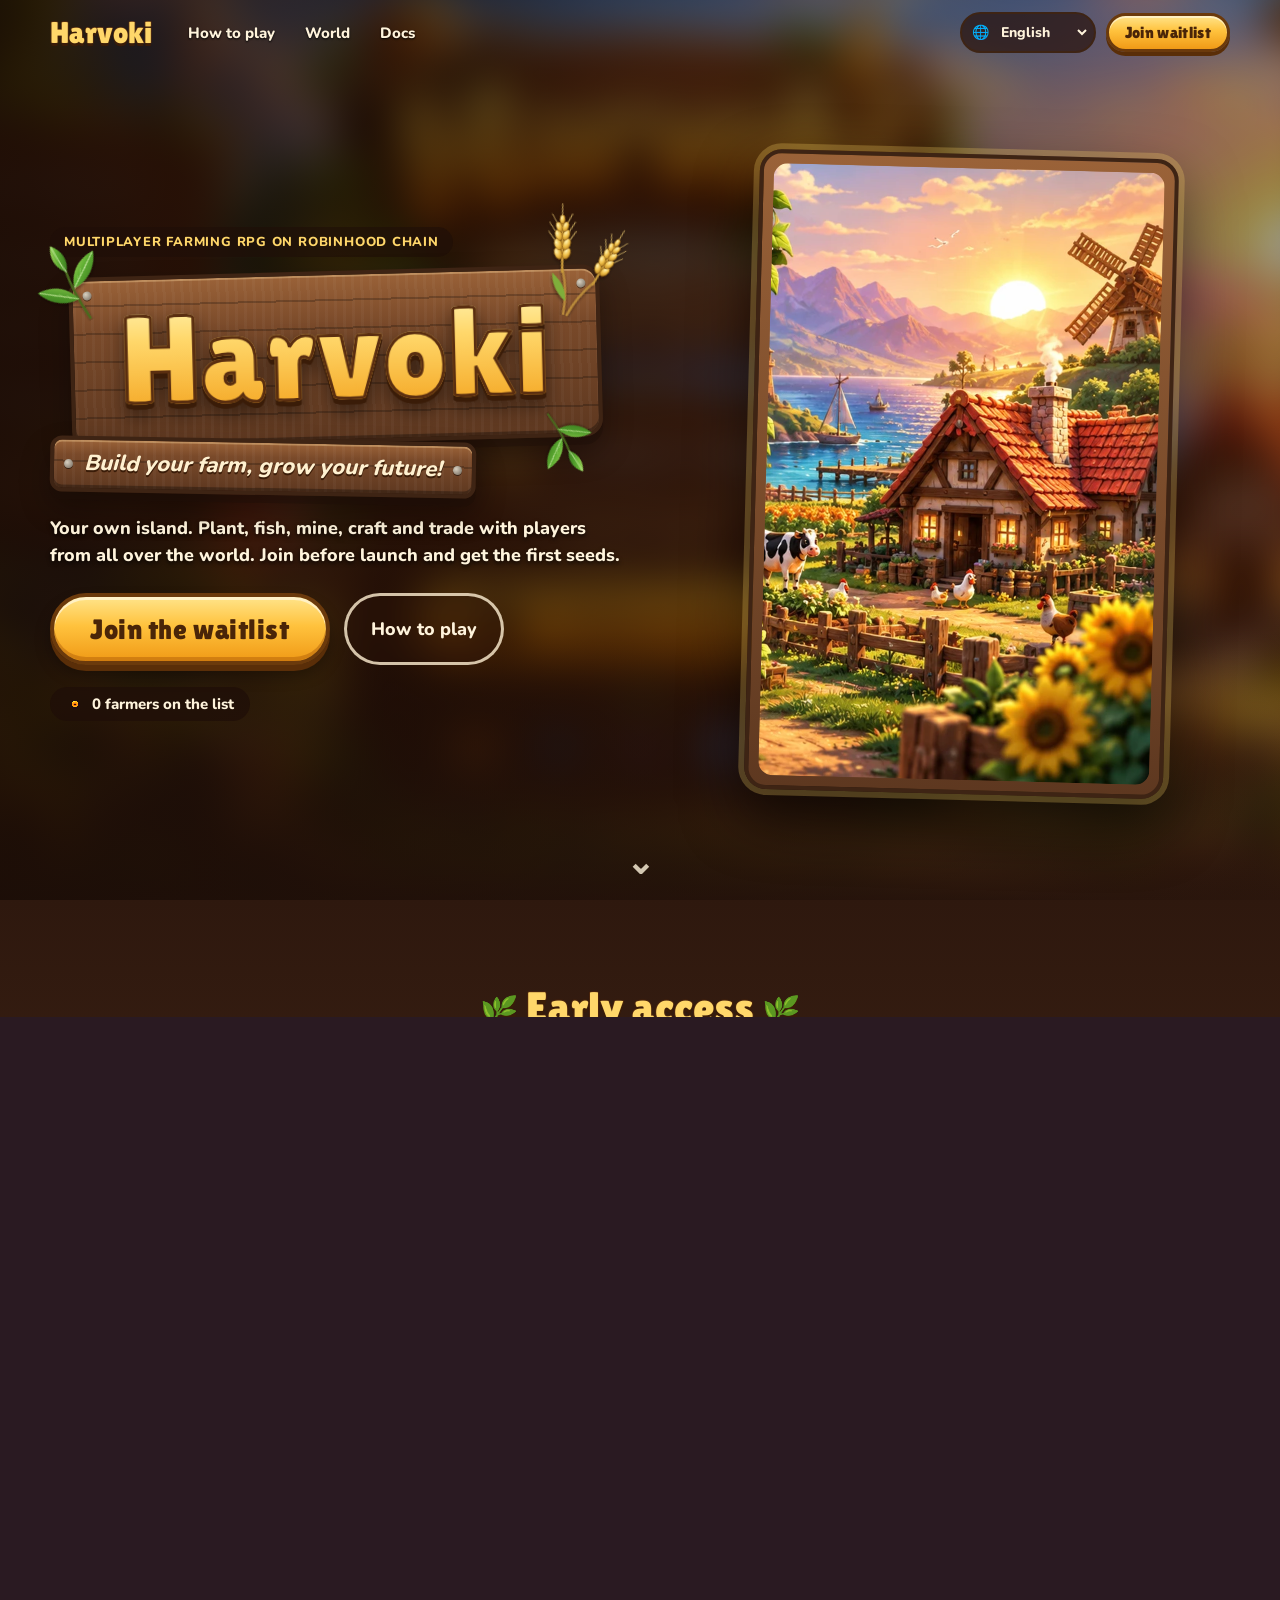
==== commit 7711b751: "Done screen: card only" ====
--- a/index.html
+++ b/index.html
@@ -6,9 +6,9 @@
     <title>Harvoki — Early Access</title>
     <meta name="description" content="Join the Harvoki early access list: connect X, complete the tasks, sign with your wallet." />
     <link rel="icon" href="/site/carrot.png" />
-    <script type="module" crossorigin src="/_app/waitlist-B7va_x30.js"></script>
-    <link rel="modulepreload" crossorigin href="/_app/lang-Du4VMmTW.js">
-    <link rel="stylesheet" crossorigin href="/_app/lang-BHXDHtwb.css">
+    <script type="module" crossorigin src="/_app/waitlist-COdU2dQ8.js"></script>
+    <link rel="modulepreload" crossorigin href="/_app/lang-DoAPFn8c.js">
+    <link rel="stylesheet" crossorigin href="/_app/lang-WsJBUttt.css">
   </head>
   <body class="site">
     <!-- text is filled by data-st key from site-i18n.ts; the English here is the no-JS fallback -->
--- a/_app/lang-WsJBUttt.css
+++ b/_app/lang-WsJBUttt.css
@@ -0,0 +1 @@
+@font-face{font-family:Nunito;font-style:normal;font-display:swap;font-weight:600;src:url(/_app/nunito-cyrillic-ext-600-normal-CUdkD46p.woff2) format("woff2"),url(/_app/nunito-cyrillic-ext-600-normal-Bdkf1mcJ.woff) format("woff");unicode-range:U+0460-052F,U+1C80-1C88,U+20B4,U+2DE0-2DFF,U+A640-A69F,U+FE2E-FE2F}@font-face{font-family:Nunito;font-style:normal;font-display:swap;font-weight:600;src:url(/_app/nunito-cyrillic-600-normal-Dsb0KIbQ.woff2) format("woff2"),url(/_app/nunito-cyrillic-600-normal-DUPmrviy.woff) format("woff");unicode-range:U+0301,U+0400-045F,U+0490-0491,U+04B0-04B1,U+2116}@font-face{font-family:Nunito;font-style:normal;font-display:swap;font-weight:600;src:url(/_app/nunito-vietnamese-600-normal-DzWqpV-L.woff2) format("woff2"),url(/_app/nunito-vietnamese-600-normal-BvXAhBOJ.woff) format("woff");unicode-range:U+0102-0103,U+0110-0111,U+0128-0129,U+0168-0169,U+01A0-01A1,U+01AF-01B0,U+0300-0301,U+0303-0304,U+0308-0309,U+0323,U+0329,U+1EA0-1EF9,U+20AB}@font-face{font-family:Nunito;font-style:normal;font-display:swap;font-weight:600;src:url(/_app/nunito-latin-ext-600-normal-DlbCnAWH.woff2) format("woff2"),url(/_app/nunito-latin-ext-600-normal-BWgzGCiU.woff) format("woff");unicode-range:U+0100-02AF,U+0304,U+0308,U+0329,U+1E00-1E9F,U+1EF2-1EFF,U+2020,U+20A0-20AB,U+20AD-20C0,U+2113,U+2C60-2C7F,U+A720-A7FF}@font-face{font-family:Nunito;font-style:normal;font-display:swap;font-weight:600;src:url(/_app/nunito-latin-600-normal-BupoeBnc.woff2) format("woff2"),url(/_app/nunito-latin-600-normal-BIldxhQs.woff) format("woff");unicode-range:U+0000-00FF,U+0131,U+0152-0153,U+02BB-02BC,U+02C6,U+02DA,U+02DC,U+0304,U+0308,U+0329,U+2000-206F,U+2074,U+20AC,U+2122,U+2191,U+2193,U+2212,U+2215,U+FEFF,U+FFFD}@font-face{font-family:Nunito;font-style:normal;font-display:swap;font-weight:800;src:url(/_app/nunito-cyrillic-ext-800-normal-VzZ8Mv27.woff2) format("woff2"),url(/_app/nunito-cyrillic-ext-800-normal-FW_Opv2h.woff) format("woff");unicode-range:U+0460-052F,U+1C80-1C88,U+20B4,U+2DE0-2DFF,U+A640-A69F,U+FE2E-FE2F}@font-face{font-family:Nunito;font-style:normal;font-display:swap;font-weight:800;src:url(/_app/nunito-cyrillic-800-normal-D2lWpltj.woff2) format("woff2"),url(/_app/nunito-cyrillic-800-normal-CVwOhqah.woff) format("woff");unicode-range:U+0301,U+0400-045F,U+0490-0491,U+04B0-04B1,U+2116}@font-face{font-family:Nunito;font-style:normal;font-display:swap;font-weight:800;src:url(/_app/nunito-vietnamese-800-normal-C6BOy3TH.woff2) format("woff2"),url(/_app/nunito-vietnamese-800-normal-qWtiVBHk.woff) format("woff");unicode-range:U+0102-0103,U+0110-0111,U+0128-0129,U+0168-0169,U+01A0-01A1,U+01AF-01B0,U+0300-0301,U+0303-0304,U+0308-0309,U+0323,U+0329,U+1EA0-1EF9,U+20AB}@font-face{font-family:Nunito;font-style:normal;font-display:swap;font-weight:800;src:url(/_app/nunito-latin-ext-800-normal-9VU2lkaz.woff2) format("woff2"),url(/_app/nunito-latin-ext-800-normal-CM2qJFYy.woff) format("woff");unicode-range:U+0100-02AF,U+0304,U+0308,U+0329,U+1E00-1E9F,U+1EF2-1EFF,U+2020,U+20A0-20AB,U+20AD-20C0,U+2113,U+2C60-2C7F,U+A720-A7FF}@font-face{font-family:Nunito;font-style:normal;font-display:swap;font-weight:800;src:url(/_app/nunito-latin-800-normal-BQmuGLSm.woff2) format("woff2"),url(/_app/nunito-latin-800-normal-DGg9yqR-.woff) format("woff");unicode-range:U+0000-00FF,U+0131,U+0152-0153,U+02BB-02BC,U+02C6,U+02DA,U+02DC,U+0304,U+0308,U+0329,U+2000-206F,U+2074,U+20AC,U+2122,U+2191,U+2193,U+2212,U+2215,U+FEFF,U+FFFD}:root{--cream: #f8dcc6;--cream2: #fbe9d8;--ink: #3b1e22;--brown: #7b3f2c;--brown2: #a65a3a;--orange: #e2863b;--green: #5d9b45;--red: #c8423a;--blue: #3f8fd6;--gold: #f1b52d;--shadow: rgba(30, 12, 18, .55);--px: 2px;font-family:Nunito,Segoe UI,system-ui,sans-serif;font-weight:600}*{box-sizing:border-box}html,body{margin:0;height:100%;overflow:hidden;background:#1c1420;color:var(--ink)}body{user-select:none;-webkit-user-select:none}#game,#game canvas{position:fixed;inset:0;image-rendering:pixelated}#ui{position:fixed;inset:0;pointer-events:none;z-index:10}#ui>*{pointer-events:auto}.icon{image-rendering:pixelated;background-repeat:no-repeat;flex:none}button{font:inherit;color:inherit}strong,b,th{font-weight:400}input,select{font:inherit}.panel{border:16px solid transparent;border-image:url(/assets/ui-cut/panel.png) 8 fill / 16px stretch;image-rendering:pixelated;background:#f6dcc9 padding-box;padding:4px 6px;color:var(--ink)}.parchment{border:16px solid transparent;border-image:url(/assets/ui-cut/parchment2.png) 8 fill / 16px stretch;image-rendering:pixelated;background:#fdd3a6 padding-box}.wood{border:12px solid transparent;border-image:url(/assets/ui-cut/woodframe.png) 7 fill / 12px stretch;image-rendering:pixelated;color:var(--cream)}.btn{display:inline-flex;align-items:center;justify-content:center;gap:6px;min-height:30px;padding:4px 12px;cursor:pointer;background:var(--brown2);color:var(--cream2);border:2px solid var(--ink);border-radius:3px;box-shadow:inset 0 -3px #00000040,inset 0 2px #ffffff2e,0 2px 0 var(--ink);font-size:15px;line-height:1;text-shadow:0 1px 0 rgba(0,0,0,.35)}.btn:hover{filter:brightness(1.08)}.btn:active{transform:translateY(1px);box-shadow:inset 0 2px #00000040,0 1px 0 var(--ink)}.btn:disabled{filter:grayscale(.8) brightness(.8);cursor:not-allowed}.btn.green{background:var(--green)}.btn.red{background:var(--red)}.btn.blue{background:var(--blue)}.btn.gold{background:var(--orange)}.btn.small{min-height:24px;padding:2px 8px;font-size:13px}.screen{position:fixed;inset:0;display:grid;place-items:center;background:radial-gradient(circle at 50% 30%,#4b6b3a,#1e2a1a 70%)}.screen .card{width:min(420px,92vw)}.title{font-size:34px;font-weight:400;color:var(--cream2);text-shadow:0 3px 0 var(--ink),0 0 12px #000;text-align:center;margin-bottom:14px;letter-spacing:1px}.subtitle{text-align:center;color:var(--cream);margin:-6px 0 14px;text-shadow:0 2px 0 var(--ink)}.field{display:grid;gap:4px;margin:8px 0}.field input,.field select{padding:7px 9px;border:2px solid var(--brown);background:var(--cream2);color:var(--ink);border-radius:2px;outline:none;font-size:16px}.field input:focus{border-color:var(--orange)}.row{display:flex;gap:8px;align-items:center}.row.wrap{flex-wrap:wrap}.spread{justify-content:space-between}.err{color:var(--red);min-height:20px;font-size:14px}.muted{opacity:.7;font-size:13px}.creator{display:grid;grid-template-columns:200px 1fr;gap:14px;width:min(700px,96vw)}@media (max-width: 640px){.creator{grid-template-columns:1fr}}.creator canvas{width:192px;height:192px;image-rendering:pixelated;background:#8cbf5a;border:3px solid var(--brown);border-radius:3px}.picker{display:flex;align-items:center;justify-content:space-between;gap:6px;margin:6px 0}.picker span{flex:1;text-align:center}.hud-tl{position:fixed;left:10px;top:10px;display:grid;gap:6px;min-width:220px}.hud-tr{position:fixed;right:10px;top:10px;display:grid;gap:6px;justify-items:end}.bar{position:relative;height:18px;display:flex;align-items:center;gap:6px}.bar .track{flex:1;height:14px;background:#3a1d24;border:2px solid var(--ink);border-radius:2px;overflow:hidden;position:relative}.bar .fill{position:absolute;inset:0 auto 0 0;transition:width .25s}.bar .fill.hp{background:linear-gradient(#ef6a5d,#b73a33)}.bar .fill.en{background:linear-gradient(#9be05f,#4f9a2e)}.bar .fill.xp{background:linear-gradient(#ffd965,#d79a17)}.bar .txt{position:absolute;inset:0;display:grid;place-items:center;font-size:11px;color:#fff;text-shadow:0 1px 0 #000}.chip{display:inline-flex;gap:6px;align-items:center;background:#28121ac7;color:var(--cream2);padding:4px 10px;border:2px solid var(--ink);border-radius:3px;font-size:15px}.chip.vip{background:linear-gradient(#f3c645,#d8901b);color:var(--ink);font-weight:400}.zone-name{font-size:17px;font-weight:800;color:#fff6e6;text-shadow:0 1px 0 var(--ink),0 -1px 0 var(--ink),1px 0 0 var(--ink),-1px 0 0 var(--ink);margin-bottom:2px}.hotbar{position:fixed;left:50%;bottom:8px;transform:translate(-50%);display:flex;gap:2px}.slot{position:relative;width:44px;height:44px;display:grid;place-items:center;cursor:pointer;background:url(/assets/ui-cut/slot-light.png) center / 100% 100% no-repeat;image-rendering:pixelated}.slot.dark{background-image:url(/assets/ui-cut/slot.png)}.hotbar .slot{width:48px;height:48px;background-image:url(/assets/ui-cut/woodframe.png)}.slot.sel{outline:3px solid var(--gold);outline-offset:-3px;filter:brightness(1.1)}.slot .q{position:absolute;right:3px;bottom:1px;font-size:13px;color:#fff;text-shadow:1px 1px 0 #000,-1px 1px 0 #000,1px -1px 0 #000,-1px -1px 0 #000}.slot .k{position:absolute;left:4px;top:1px;font-size:11px;color:var(--cream);text-shadow:1px 1px 0 #000}.slot.drag-over{filter:brightness(1.3)}.menu-buttons{position:fixed;right:10px;top:124px;display:flex;flex-direction:column;gap:6px;align-items:flex-end}.prompt{position:fixed;left:50%;bottom:74px;transform:translate(-50%);pointer-events:none!important}.prompt .chip{font-size:14px}.key{display:inline-block;min-width:20px;padding:0 5px;background:var(--cream2);color:var(--ink);border:2px solid var(--ink);border-radius:3px;text-align:center;font-size:13px}.chat{position:fixed;left:10px;bottom:10px;width:min(340px,calc(50vw - 240px));min-width:200px;display:grid;gap:4px}@media (max-width: 900px){.chat{bottom:64px;width:min(340px,60vw)}.chat .log{max-height:110px}}.chat .log{max-height:190px;overflow-y:auto;background:#1c0c148c;color:#f5e7da;font-size:14px;padding:6px 8px;border-radius:3px;scrollbar-width:thin}.chat .log div{margin:1px 0;word-wrap:break-word}.chat .log .n{color:#ffd47a}.chat .log .vip{color:#ffb02e}.chat .log .sys{color:#ff9a8a}.chat .log .pm{color:#c6a4ff}.chat .log .g{color:#8fd3ff}.chat form{display:flex;gap:4px}.chat input{flex:1;padding:5px 8px;background:#faebdceb;border:2px solid var(--ink);border-radius:3px;font-size:14px}.chat select{background:var(--cream2);border:2px solid var(--ink)}.toasts{position:fixed;top:70px;left:50%;transform:translate(-50%);display:grid;gap:6px;justify-items:center;pointer-events:none!important}.toast{background:#28121ae6;color:var(--cream2);padding:6px 14px;border:2px solid var(--ink);border-radius:3px;font-size:15px;animation:tin .2s ease-out;max-width:80vw;text-align:center}.toast.error{background:#8c1e1eeb}.toast.success{background:#306e28eb}.toast.xp{background:#825a0aeb}@keyframes tin{0%{transform:translateY(-8px);opacity:0}}.modal-wrap{position:fixed;inset:0;display:grid;place-items:center;background:#0a040859}.modal{width:min(760px,96vw);max-height:90vh;display:flex;flex-direction:column}.modal.narrow{width:min(460px,96vw)}.modal.wide{width:min(980px,98vw)}.modal header{display:flex;align-items:center;justify-content:space-between;gap:8px;margin:-4px 0 8px}.modal header h2{margin:0;font-size:22px;font-weight:400}.modal .body{overflow-y:auto;padding-right:4px;flex:1;scrollbar-width:thin}.x{width:28px;height:28px;padding:0;background:var(--red)}.tabs{display:flex;gap:4px;margin-bottom:8px;flex-wrap:wrap}.tabs button{background:#d6a684;color:var(--ink);border:2px solid var(--ink);padding:4px 10px;cursor:pointer;border-radius:3px 3px 0 0;font-size:14px}.tabs button.on{background:var(--cream2);font-weight:400}.grid-slots{display:grid;grid-template-columns:repeat(9,44px);gap:2px}@media (max-width: 520px){.grid-slots{grid-template-columns:repeat(6,44px)}}.list{display:grid;gap:6px}.line{display:flex;align-items:center;gap:10px;padding:6px 8px;background:#a65a3a1f;border:2px solid rgba(123,63,44,.35);border-radius:3px}.line.locked{opacity:.5}.line .grow{flex:1;min-width:0}.line .name{font-weight:400}.line .sub{font-size:13px;opacity:.8}.need{display:inline-flex;align-items:center;gap:2px;margin-right:8px;font-size:13px}.need.miss{color:var(--red)}.price{display:inline-flex;align-items:center;gap:4px;font-weight:400}.tooltip{position:fixed;z-index:50;pointer-events:none!important;max-width:260px;font-size:14px}.tooltip .tname{font-weight:400;font-size:16px}.tooltip .tcat{font-size:12px;opacity:.7}.skills{display:grid;grid-template-columns:repeat(auto-fill,minmax(210px,1fr));gap:8px}.skill{display:grid;grid-template-columns:34px 1fr;gap:6px;align-items:center}.portrait{width:96px;height:96px;image-rendering:pixelated;background-repeat:no-repeat;flex:none}.speech{display:flex;gap:10px;align-items:center;margin-bottom:8px}.bite{position:fixed;left:50%;top:38%;transform:translate(-50%,-50%);font-size:40px;color:#fff;font-weight:400;text-shadow:0 3px 0 var(--ink),0 0 10px #f00;animation:pulse .25s infinite alternate;pointer-events:none!important}@keyframes pulse{to{transform:translate(-50%,-50%) scale(1.15)}}.loading{position:fixed;inset:0;display:grid;place-items:center;color:var(--cream2);font-size:22px;background:#1c1420}.dead{position:fixed;inset:0;display:grid;place-items:center;background:#50000059;color:#fff;font-size:36px;text-shadow:0 3px 0 #000;pointer-events:none!important}.lang-pick{display:inline-flex;align-items:center;gap:6px;color:var(--cream2);font-size:14px}.lang-pick select{font:inherit;font-size:14px;padding:3px 6px;border:2px solid var(--brown);border-radius:2px;background:var(--cream2);color:var(--ink)}.screen-corner{position:absolute;top:calc(12px + env(safe-area-inset-top,0px));right:12px}.modal .lang-pick{color:var(--ink)}.chip.tier-easy{background:#4d8a3c;color:#fff;padding:1px 8px;font-size:13px}.chip.tier-normal{background:#3f6ea8;color:#fff;padding:1px 8px;font-size:13px}.chip.tier-hard{background:#b0482f;color:#fff;padding:1px 8px;font-size:13px}.chip.tier-special{background:linear-gradient(#f3c645,#d8901b);color:var(--ink);padding:1px 8px;font-size:13px}.line.task.special{box-shadow:inset 0 0 0 2px #e0a92c}.task-items{display:flex;flex-wrap:wrap;gap:4px 12px;margin-top:4px}.task-item{display:inline-flex;align-items:center;gap:4px;color:#a0412f}.task-item.ok{color:#3c7a2c}.task-item .muted{font-size:13px}.guide-step .guide-tick{width:20px;text-align:center;color:#9a8a7a}.guide-step.ok .guide-tick{color:#3c7a2c}.guide-step.ok .name{color:#5d7a50;text-decoration:line-through}.zone-safe{font-size:12px;padding:1px 6px;margin:2px 0 4px;border-radius:3px;display:inline-block}.zone-safe.safe{background:#4d8a3c;color:#fff}.zone-safe.danger{background:#b0482f;color:#fff}.worldmap{display:block;max-width:100%;border:3px solid var(--ink);border-radius:4px;image-rendering:pixelated}.auth-screen{background:linear-gradient(180deg,#140a1459,#140a0aa6),url(/bg/keyart-sunset.png) center bottom / cover no-repeat,#3b2240;image-rendering:pixelated}.auth-top{display:flex;align-items:center;gap:8px;flex-wrap:wrap;justify-content:flex-end}.auth-links{display:flex;gap:6px}.auth-links a{text-decoration:none}.auth-modal{position:fixed;inset:0;z-index:50;display:grid;place-items:center;background:#0a060499;padding:16px}.auth-how{width:min(560px,100%)!important;max-height:90vh;overflow:auto;display:grid;gap:10px}.auth-how h2{margin:0}.auth-how table{width:100%;border-collapse:collapse}.auth-how td{padding:6px 4px;border-bottom:1px solid rgba(255,255,255,.1);font-size:14px}.auth-how td:first-child{white-space:nowrap;width:1%;padding-right:14px}.auth-how kbd{display:inline-block;padding:2px 8px;border-radius:6px;background:#fff3dd;color:#3a1c08;font:800 12px Nunito,sans-serif;box-shadow:0 2px #3a1c08}.auth-how .btn{text-decoration:none;text-align:center}@font-face{font-family:Lilita One;font-style:normal;font-display:swap;font-weight:400;src:url([data-uri]) format("woff2"),url([data-uri]) format("woff");unicode-range:U+0100-02AF,U+0304,U+0308,U+0329,U+1E00-1E9F,U+1EF2-1EFF,U+2020,U+20A0-20AB,U+20AD-20C0,U+2113,U+2C60-2C7F,U+A720-A7FF}@font-face{font-family:Lilita One;font-style:normal;font-display:swap;font-weight:400;src:url(/_app/lilita-one-latin-400-normal-87r-Z-Re.woff2) format("woff2"),url(/_app/lilita-one-latin-400-normal-DXkechA3.woff) format("woff");unicode-range:U+0000-00FF,U+0131,U+0152-0153,U+02BB-02BC,U+02C6,U+02DA,U+02DC,U+0304,U+0308,U+0329,U+2000-206F,U+2074,U+20AC,U+2122,U+2191,U+2193,U+2212,U+2215,U+FEFF,U+FFFD}html,body{height:auto;min-height:100%;overflow:auto;scroll-behavior:smooth}body.site{user-select:text;-webkit-user-select:text;margin:0;background:#2a1a22;color:#fff4dc;font-family:Nunito,sans-serif;--wood: #7a4a2a;--wood2: #5e3820;--wood3: #9a6238;--woodline: #3e2414;--gold1: #ffd76a;--gold2: #f3a21d;--cream: #fbf1dc;--cream2: #f1dfbd;--ink: #4a2a14;--leaf: #5ea83a}img{image-rendering:pixelated}[hidden]{display:none!important}a{color:inherit}.wrap{width:min(1120px,100% - 32px);margin:0 auto}.center{text-align:center}.muted{opacity:.8}.sign,.panel-wood{position:relative;color:#fff4dc;background:repeating-linear-gradient(0deg,transparent 0 26px,rgba(0,0,0,.22) 26px 28px),repeating-linear-gradient(90deg,rgba(255,255,255,.03) 0 3px,transparent 3px 9px),linear-gradient(180deg,var(--wood3),var(--wood) 30%,var(--wood2));border:4px solid var(--woodline);border-radius:14px;box-shadow:inset 0 2px #ffdca059,inset 0 -3px #0000004d,0 8px #1e0e0873,0 16px 30px #0000004d}.sign:before,.sign:after,.panel-wood:before,.panel-wood:after{content:"";position:absolute;top:10px;width:9px;height:9px;border-radius:50%;background:radial-gradient(circle at 35% 35%,#d8d0c0,#6d6458);box-shadow:0 1px #00000080}.sign:before,.panel-wood:before{left:10px}.sign:after,.panel-wood:after{right:10px}.btn-gold{display:inline-flex;justify-content:center;align-items:center;gap:10px;padding:13px 26px;border:4px solid #6b3a0c;border-radius:999px;cursor:pointer;text-decoration:none;font:400 22px Lilita One,Nunito,sans-serif;color:#4a2508;letter-spacing:.02em;background:linear-gradient(180deg,#ffe48a,#ffc23d 45%,#f09a16);box-shadow:inset 0 3px #ffffff8c,inset 0 -4px #96460059,0 6px #5a2e08,0 10px 16px #0000004d;transition:transform .08s,filter .15s}.btn-gold:hover{filter:brightness(1.06)}.btn-gold:active{transform:translateY(3px);box-shadow:inset 0 3px #ffffff8c,0 3px #5a2e08}.btn-gold:disabled{filter:grayscale(.7) brightness(.8);cursor:not-allowed}.btn-gold.small{padding:7px 16px;font-size:16px;border-width:3px;box-shadow:inset 0 2px #ffffff80,0 4px #5a2e08}.btn-gold.big{padding:16px 36px;font-size:28px}.btn-ghost{display:inline-flex;align-items:center;padding:13px 24px;border-radius:999px;text-decoration:none;font:800 18px Nunito,sans-serif;color:#fff4dc;border:3px solid rgba(255,240,210,.8);background:#28120a59;backdrop-filter:blur(3px)}.btn-ghost:hover{background:#28120a8c}.btn-x{display:inline-flex;align-items:center;justify-content:center;gap:10px;padding:12px 22px;border-radius:12px;cursor:pointer;font:800 17px Nunito,sans-serif;color:#fff;text-decoration:none;background:#0f1115;border:3px solid #000;box-shadow:0 5px #000,0 8px 14px #0000004d;transition:transform .08s}.btn-x:hover{background:#22252c}.btn-x:active{transform:translateY(3px);box-shadow:0 2px #000}.x-glyph{font-size:20px;line-height:1}.btn-mini{display:inline-grid;place-items:center;min-width:78px;padding:7px 12px;border-radius:9px;cursor:pointer;text-decoration:none;white-space:nowrap;font:800 13px Nunito,sans-serif;color:#fff4dc;background:#3e2414;border:2px solid #24130a;box-shadow:0 3px #1a0d06}.btn-mini.green{background:linear-gradient(#7cc44c,#4f9a2c);border-color:#2f5e18;box-shadow:0 3px #2a5214;color:#fff}.btn-mini:disabled{cursor:default;opacity:.55}.task.ok .btn-mini:disabled{opacity:1}.link-btn{border:0;background:none;color:var(--gold1);font:800 13px Nunito,sans-serif;cursor:pointer;text-decoration:underline}.topbar{position:fixed;inset:0 0 auto;z-index:20;display:flex;align-items:center;gap:24px;padding:12px max(16px,calc((100% - 1180px)/2));transition:background .25s,box-shadow .25s}.topbar.solid{background:#2e180eeb;backdrop-filter:blur(6px);box-shadow:0 2px 0 var(--woodline),0 8px 20px #0000004d}.topbar-logo{font:400 30px Lilita One,Nunito,sans-serif;text-decoration:none;color:var(--gold1);-webkit-text-stroke:1.5px #5a2e10;paint-order:stroke fill;text-shadow:0 3px 0 #3a1c08}.topnav{display:flex;gap:6px}.topnav a{padding:8px 12px;border-radius:999px;text-decoration:none;font:800 15px Nunito,sans-serif;color:#fff4dc;text-shadow:0 1px 2px #000}.topnav a:hover{background:#ffffff24}.topbar-right{margin-left:auto;display:flex;align-items:center;gap:10px}.site .lang-pick{display:flex;align-items:center;gap:4px;padding:4px 4px 4px 10px;border-radius:999px;background:#28120ab3;border:2px solid var(--woodline)}.site .lang-pick select{background:transparent;border:0;color:#fff4dc;font:800 14px Nunito,sans-serif;padding:4px;cursor:pointer}.site .lang-pick option{color:#000}.hero{position:relative;min-height:max(640px,100svh);display:grid;place-items:center;overflow:hidden;text-align:center;background:url(/bg/keyart-sunset.png) center bottom / cover no-repeat,#3b2240}.hero-sky{position:absolute;inset:0;background:linear-gradient(180deg,rgba(30,10,30,.55),transparent 35%,transparent 60%,rgba(30,14,8,.75))}.hero-inner{position:relative;display:grid;justify-items:center;gap:14px;padding:110px 16px 80px;max-width:760px}.eyebrow{margin:0;padding:6px 14px;border-radius:999px;background:#1e0e0899;color:var(--gold1);font:800 13px Nunito,sans-serif;letter-spacing:.06em;text-transform:uppercase}.sign-logo{padding:18px 46px 22px;border-radius:18px;transform:rotate(-1.5deg)}.logo{margin:0;font:400 clamp(60px,11vw,124px)/1 "Lilita One","Nunito",sans-serif;letter-spacing:.01em;background:linear-gradient(180deg,#fff3b0 0%,var(--gold1) 35%,var(--gold2) 100%);-webkit-background-clip:text;background-clip:text;color:transparent;-webkit-text-stroke:3px #5a2e10;paint-order:stroke fill;filter:drop-shadow(0 5px 0 #3a1c08) drop-shadow(0 8px 10px rgba(0,0,0,.45))}.leaf{position:absolute;font-size:34px;filter:drop-shadow(0 2px 0 rgba(0,0,0,.35))}.leaf.l1{left:-18px;top:-14px;transform:rotate(-30deg)}.leaf.l2{right:-12px;top:-22px;transform:rotate(20deg);font-size:40px}.leaf.l3{right:18px;bottom:-16px;transform:rotate(-10deg)}.sign-ribbon{padding:8px 30px 10px;border-radius:12px;transform:rotate(1deg);margin-top:-18px;font:italic 800 clamp(16px,2.4vw,22px) Nunito,sans-serif;color:#fff1d0;text-shadow:0 2px 0 #3a1c08}.sign-ribbon:before,.sign-ribbon:after{top:50%;transform:translateY(-50%)}.hero-lede{margin:6px 0 4px;max-width:58ch;padding:12px 20px;border-radius:14px;background:#1e0e089e;backdrop-filter:blur(3px);font:700 clamp(15px,1.8vw,18px)/1.5 Nunito,sans-serif;text-shadow:0 2px 4px rgba(0,0,0,.8);text-wrap:balance}.hero-actions{display:flex;flex-wrap:wrap;justify-content:center;gap:14px;margin-top:6px}.count-pill{display:inline-flex;align-items:center;gap:8px;margin:8px 0 0;padding:7px 16px;border-radius:999px;background:#1e0e08b3;font:800 15px Nunito,sans-serif}.count-pill img{width:18px;height:18px}.scroll-hint{position:absolute;bottom:14px;left:50%;translate:-50% 0;font-size:34px;color:#fff4dc;opacity:.8}.band{padding:80px 0;scroll-margin-top:40px}.band-join{background:linear-gradient(180deg,#2e180e,#3d2214 40%,#2e180e)}.band-how{background:var(--cream);color:var(--ink);background-image:radial-gradient(rgba(122,74,42,.08) 1.5px,transparent 1.5px);background-size:18px 18px}.band-world{background:linear-gradient(180deg,#5a9a3a,#3f7a2a)}.sec-title{margin:0 0 8px;text-align:center;font:400 clamp(34px,5vw,52px)/1.1 "Lilita One",Nunito,sans-serif;color:var(--gold1);-webkit-text-stroke:2px #4a240c;paint-order:stroke fill;text-shadow:0 4px 0 #3a1c08}.band-how .sec-title{color:#f3a21d}.sec-sub{margin:0 auto 36px;max-width:60ch;text-align:center;font:700 17px/1.5 Nunito,sans-serif;opacity:.9}.sprig{font-size:.7em}.dev-badge{width:fit-content;margin:-20px auto 24px;padding:6px 14px;border-radius:8px;background:#c8423a;color:#fff;font:800 13px Nunito,sans-serif;letter-spacing:.04em}.progress{list-style:none;display:flex;justify-content:center;margin:0 auto 30px;padding:0;max-width:720px}.progress li{flex:1;display:grid;justify-items:center;gap:6px;position:relative;font:800 13px Nunito,sans-serif;color:#c9a984;text-align:center}.progress li:before{content:"";position:absolute;top:19px;left:-50%;width:100%;height:5px;background:#5a3820;z-index:0}.progress li:first-child:before{display:none}.progress b{position:relative;z-index:1;display:grid;place-items:center;width:42px;height:42px;border-radius:50%;background:#4a2c18;border:3px solid #6b4426;font:400 20px Lilita One,Nunito,sans-serif;color:#c9a984}.progress li.now b{background:var(--gold2);border-color:#fff0b8;color:#4a2508;box-shadow:0 0 0 5px #ffc85040}.progress li.now{color:#fff4dc}.progress li.done b{background:var(--leaf);border-color:#b8f09a;color:#fff;font-size:0}.progress li.done b:after{content:"✓";font:900 20px Nunito,sans-serif}.progress li.done:before,.progress li.now:before{background:var(--leaf)}.steps{display:grid;grid-template-columns:repeat(3,minmax(0,1fr));gap:22px;align-items:start}.step{display:grid;gap:12px;padding:22px 20px 20px;transition:opacity .2s,filter .2s}.step-head{display:flex;align-items:center;gap:12px}.step-head h3{margin:0;font:400 24px Lilita One,Nunito,sans-serif;color:#fff4dc;text-shadow:0 2px 0 #3a1c08}.step-k{display:block;font:800 12px Nunito,sans-serif;letter-spacing:.08em;text-transform:uppercase;color:var(--gold1)}.step-n{flex:none;display:grid;place-items:center;width:46px;height:46px;border-radius:50%;background:linear-gradient(#ffe48a,#f09a16);border:3px solid #6b3a0c;color:#4a2508;font:400 24px Lilita One,Nunito,sans-serif}.step-ok{display:none;margin-left:auto;width:34px;height:34px;border-radius:50%;background:var(--leaf);border:3px solid #b8f09a;place-items:center;font:900 18px Nunito,sans-serif;color:#fff}.step.complete .step-ok{display:grid}.step.complete{box-shadow:inset 0 2px #ffdca059,0 8px #1e0e0873,0 0 0 3px var(--leaf),0 16px 30px #0000004d}.step-desc{margin:0;font:700 14px/1.45 Nunito,sans-serif;color:#f6dfbd}.step-body{display:grid;gap:10px}.step-err{margin:0;min-height:18px;color:#ffcfc4;font:800 13px/1.4 Nunito,sans-serif}.step-lock{display:none;margin:0;padding:8px 12px;border-radius:8px;background:#00000040;font:800 13px Nunito,sans-serif;color:#e8c79c}.step-lock:before{content:"🔒 "}.step.locked{filter:saturate(.4) brightness(.8)}.step.locked .step-lock{display:block}.step.locked .tasks,.step.locked .step-body{pointer-events:none;opacity:.5}.safe-note{margin:0;font:700 12px/1.4 Nunito,sans-serif;color:#e8c79c}.x-user{display:flex;align-items:center;gap:10px;flex-wrap:wrap;padding:10px 12px;border-radius:10px;background:#00000040}.x-avatar{display:grid;place-items:center;width:34px;height:34px;border-radius:50%;background:#000;color:#fff;font-size:18px}.dev-x{display:grid;gap:8px}.wl-prefix{display:flex}.wl-prefix span{display:grid;place-items:center;padding:0 12px;font:800 16px Nunito,sans-serif;background:var(--woodline);color:var(--gold1);border-radius:10px 0 0 10px}.wl-prefix input{flex:1;min-width:0;padding:10px 12px;font:700 15px Nunito,sans-serif;color:#3b1e10;background:#fff3dd;border:3px solid var(--woodline);border-left:0;border-radius:0 10px 10px 0}.tasks{list-style:none;margin:0;padding:0;display:grid;gap:8px}.task{display:grid;grid-template-columns:auto minmax(0,1fr) auto;grid-template-areas:"ico text text" "ico open verify";column-gap:10px;row-gap:8px;padding:10px;border-radius:10px;background:#00000038;border:2px solid rgba(0,0,0,.25)}.task-ico{grid-area:ico;display:grid;place-items:center;width:38px;height:38px;border-radius:10px;background:#fff0d224;font-size:20px}.task-text{grid-area:text;display:grid;gap:1px;font:600 12px/1.35 Nunito,sans-serif;color:#e8c79c}.task-text strong{font:800 15px Nunito,sans-serif;color:#fff4dc}.task [data-open]{grid-area:open;justify-self:start}.task [data-verify]{grid-area:verify}.task.ok{background:#5ea83a40;border-color:var(--leaf)}.task.ok [data-open]{visibility:hidden}.done{max-width:560px;margin:0 auto;display:grid;justify-items:center;gap:10px;padding:34px 28px;text-align:center}.done h3{margin:0;font:400 40px Lilita One,Nunito,sans-serif;color:var(--gold1);text-shadow:0 3px 0 #3a1c08}.done-place{margin:0;font:800 18px Nunito,sans-serif;display:grid}.done-place b{font:400 76px/1 Lilita One,Nunito,sans-serif;color:var(--gold1);text-shadow:0 5px 0 #3a1c08}.done-wallet{margin:0;font:700 14px ui-monospace,Consolas,monospace;color:#f0d6b0}.confetti{font-size:28px;letter-spacing:8px}.cards{display:grid;grid-template-columns:repeat(3,minmax(0,1fr));gap:20px}.card{display:grid;justify-items:start;align-content:start;gap:6px;padding:22px;border-radius:16px;background:#fffaf0;border:3px solid #d9b98a;box-shadow:0 6px #d9b98a,0 14px 24px #5a32141f;transition:transform .15s}.card:hover{transform:translateY(-4px)}.card img{width:52px;height:52px;padding:8px;border-radius:14px;background:#f6e2bd;box-sizing:content-box;object-fit:contain}.card h3{margin:6px 0 0;font:400 24px Lilita One,Nunito,sans-serif;color:#7a3d14}.card p{margin:0;font:600 15px/1.5 Nunito,sans-serif;color:#5a361c}.keys{margin-top:36px;padding:24px}.keys h3{margin:0 0 14px;text-align:center;font:400 28px Lilita One,Nunito,sans-serif;color:var(--gold1);text-shadow:0 2px 0 #3a1c08}.keylist{list-style:none;margin:0;padding:0;display:grid;grid-template-columns:repeat(auto-fill,minmax(200px,1fr));gap:10px 18px}.keylist li{display:flex;align-items:center;gap:10px;font:700 14px Nunito,sans-serif}.keylist span{display:flex;gap:3px}.keylist em{font-style:normal;color:#f6dfbd}kbd{display:inline-grid;place-items:center;min-width:28px;height:28px;padding:0 7px;border-radius:7px;box-sizing:border-box;font:800 13px Nunito,sans-serif;color:#3a1c08;background:linear-gradient(#fff8e6,#e9d3a8);border:2px solid #3a1c08;box-shadow:0 3px #3a1c08}.world{display:grid;grid-template-columns:1.2fr 1fr;gap:28px;align-items:center;margin-bottom:36px}.world-art{width:100%;border-radius:18px;border:5px solid var(--woodline);box-shadow:0 10px #1e0e0873,0 20px 40px #0000004d}.feats{list-style:none;margin:0;padding:0;display:grid;gap:14px}.feats li{display:flex;gap:14px;align-items:flex-start;padding:14px 16px;border-radius:14px;background:#14320a59;border:2px solid rgba(255,255,255,.15)}.feats b{font-size:28px;line-height:1}.feats h3{margin:0 0 2px;font:400 21px Lilita One,Nunito,sans-serif;color:#fff4dc}.feats p{margin:0;font:600 14px/1.45 Nunito,sans-serif;color:#e8f4dc}.site-foot{display:grid;justify-items:center;gap:10px;padding:34px 16px;background:#1e100a;text-align:center}.site-foot nav{display:flex;gap:18px}.site-foot nav a{text-decoration:none;font:800 14px Nunito,sans-serif;opacity:.85}.site-foot small{opacity:.6}@media (max-width: 960px){.steps,.cards{grid-template-columns:minmax(0,1fr);max-width:560px;margin:0 auto}.world{grid-template-columns:minmax(0,1fr)}.topnav{display:none}}@media (max-width: 520px){.topbar .btn-gold.small,.progress li span{display:none}}@media (prefers-reduced-motion: no-preference){.sign-logo{animation:sway 6s ease-in-out infinite;transform-origin:50% 0}@keyframes sway{50%{transform:rotate(1deg)}}.scroll-hint{animation:bob 1.6s ease-in-out infinite}@keyframes bob{50%{transform:translateY(6px)}}}.hero{background:#2a1608;place-items:stretch;text-align:left}.hero:before{content:"";position:absolute;inset:-40px;background:url(/bg/user-art.webp) center / cover;filter:blur(22px) saturate(1.25) brightness(.7)}.hero-sky{background:linear-gradient(90deg,#190c06d9,#190c068c 45%,#190c0626),linear-gradient(180deg,transparent 70%,#2e180e)}.hero-grid{position:relative;display:grid;grid-template-columns:minmax(0,1.05fr) minmax(0,.95fr);gap:48px;align-items:center;width:min(1180px,100% - 32px);margin:0 auto;padding:110px 0 70px}.hero-inner{justify-items:start;padding:0;max-width:none}.hero-inner .sign-logo{margin-left:18px}.hero-lede{background:none;backdrop-filter:none;padding:0;text-align:left}.hero-actions{justify-content:flex-start}.crop{background-image:url(/bg/user-art.webp);background-repeat:no-repeat;image-rendering:auto}.crop-hero{aspect-ratio:543 / 850;background-size:308% auto;background-position:100% 100%}.crop-world{aspect-ratio:560 / 380;background-size:299% auto;background-position:0 100%}.hero-art{margin:0;justify-self:center;width:min(440px,100%);padding:10px;border-radius:22px;transform:rotate(1.5deg);background:linear-gradient(180deg,var(--wood3),var(--wood2));border:4px solid var(--woodline);box-shadow:0 0 0 6px #ffd76a40,0 24px 60px #0009}.hero-art .crop{border-radius:14px}@media (max-width: 960px){.hero-grid{grid-template-columns:minmax(0,1fr);text-align:center}.hero-inner{justify-items:center}.hero-lede{text-align:center}.hero-actions{justify-content:center}.hero-art{display:none}}.hero-grid{min-height:100svh;box-sizing:border-box;padding:96px 0 48px}.hero{min-height:0}.hero-art{width:auto;height:min(calc(100svh - 190px),640px);aspect-ratio:auto}.hero-art .crop{height:100%;width:auto;aspect-ratio:543 / 850}.band{scroll-margin-top:0}.band-join{padding:92px 0 56px}.band-join .sec-title{font-size:clamp(30px,4vw,44px)}.band-join .sec-sub{margin-bottom:14px}.band-join .dev-badge{margin:0 auto 14px}.progress{margin-bottom:20px;align-items:start}.progress li.done b{font-size:20px;color:transparent}.progress li.done b:after{content:"✓";position:absolute;inset:0;display:grid;place-items:center;color:#fff;font:900 20px Nunito,sans-serif}.progress{display:none}.band-join{padding:84px 0 40px}.band-join .sec-title{margin-bottom:4px}.step{gap:10px;padding:18px 18px 14px}.step-desc{font-size:13px}.task{grid-template-columns:auto minmax(0,1fr) auto auto;grid-template-areas:"ico text open verify";align-items:center;padding:8px}.task-ico{width:32px;height:32px;font-size:17px}.task-text{font-size:11px}.task-text strong{font-size:14px}.btn-mini{min-width:0;padding:6px 10px}.task.ok [data-open]{display:none}.task.ok [data-verify]{grid-column:3 / 5}img.leaf{position:absolute;width:88px;height:88px;image-rendering:auto;filter:none;pointer-events:none}img.leaf.l1{left:-46px;top:-44px;transform:rotate(-28deg)}img.leaf.l2{right:-40px;top:-60px;width:110px;height:110px;transform:rotate(18deg)}img.leaf.l3{right:-2px;bottom:-46px;width:72px;height:72px;transform:rotate(150deg)}.proof{grid-column:1 / -1;display:none}.proofs .proof{display:block}.task.ok .proof{display:none}.proof input{width:100%;padding:8px 10px;border-radius:8px;border:2px solid var(--woodline);background:#fff3dd;color:#3b1e10;font:700 13px Nunito,sans-serif}.proof input:focus{outline:2px solid var(--gold1)}.free .task:not(.opened):not(.ok) [data-verify]{opacity:.5}.crops{display:flex;gap:10px;justify-content:center}.crops img{image-rendering:pixelated;width:44px;height:44px;padding:6px;border-radius:12px;background:#fff0d224;box-sizing:content-box;filter:drop-shadow(0 3px 0 rgba(0,0,0,.35));animation:hop 2.4s ease-in-out infinite}.crops img:nth-child(2){animation-delay:.2s}.crops img:nth-child(3){animation-delay:.4s}.crops img:nth-child(4){animation-delay:.6s}.crops img:nth-child(5){animation-delay:.8s}.crops img:nth-child(6){animation-delay:1s}@keyframes hop{0%,70%,to{transform:translateY(0)}80%{transform:translateY(-8px)}}@media (prefers-reduced-motion: reduce){.crops img{animation:none}}.done{max-width:720px}.card-share{width:100%;display:grid;gap:10px;justify-items:center;margin-top:6px}.card-label{margin:0;font:800 13px Nunito,sans-serif;letter-spacing:.08em;text-transform:uppercase;color:var(--gold1)}.card-canvas{width:100%;height:auto;aspect-ratio:1200 / 675;border-radius:14px;border:4px solid var(--woodline);box-shadow:0 10px 24px #0006;image-rendering:auto}.card-actions{display:flex;flex-wrap:wrap;gap:12px;justify-content:center}.card-hint{margin:0;font-size:13px}.done{max-width:1080px;padding:26px 28px;gap:8px;align-items:center}.done h3{font-size:34px}.done-place b{font-size:60px}.crops img{width:32px;height:32px}@media (min-width: 900px){.done{grid-template-columns:minmax(0,300px) minmax(0,1fr);column-gap:28px;justify-items:center}.done>:not(.card-share){grid-column:1}.done .card-share{grid-column:2;grid-row:1 / span 6;margin:0}}.done{max-width:820px;grid-template-columns:minmax(0,1fr)!important}.done>:not(.card-share){display:none}.done .card-share{grid-column:1!important;grid-row:auto!important}.done .card-label{font-size:15px}
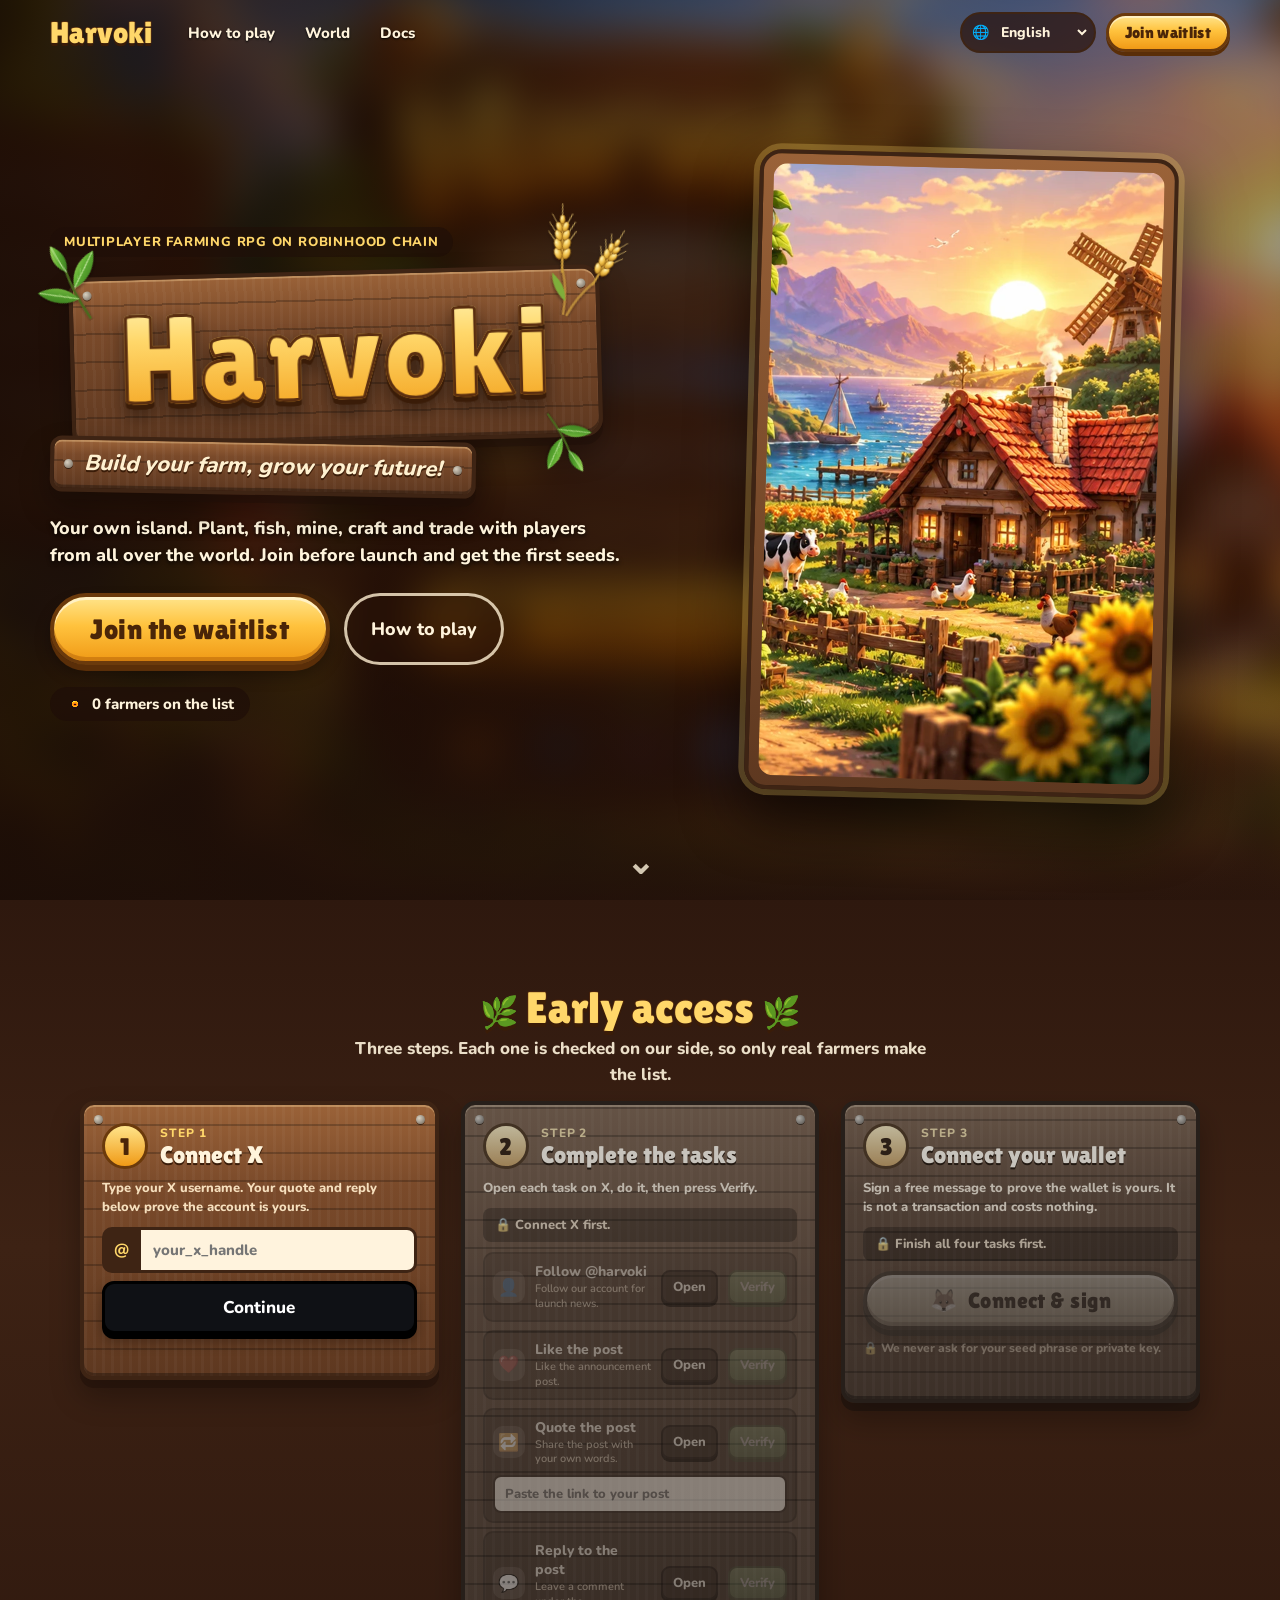
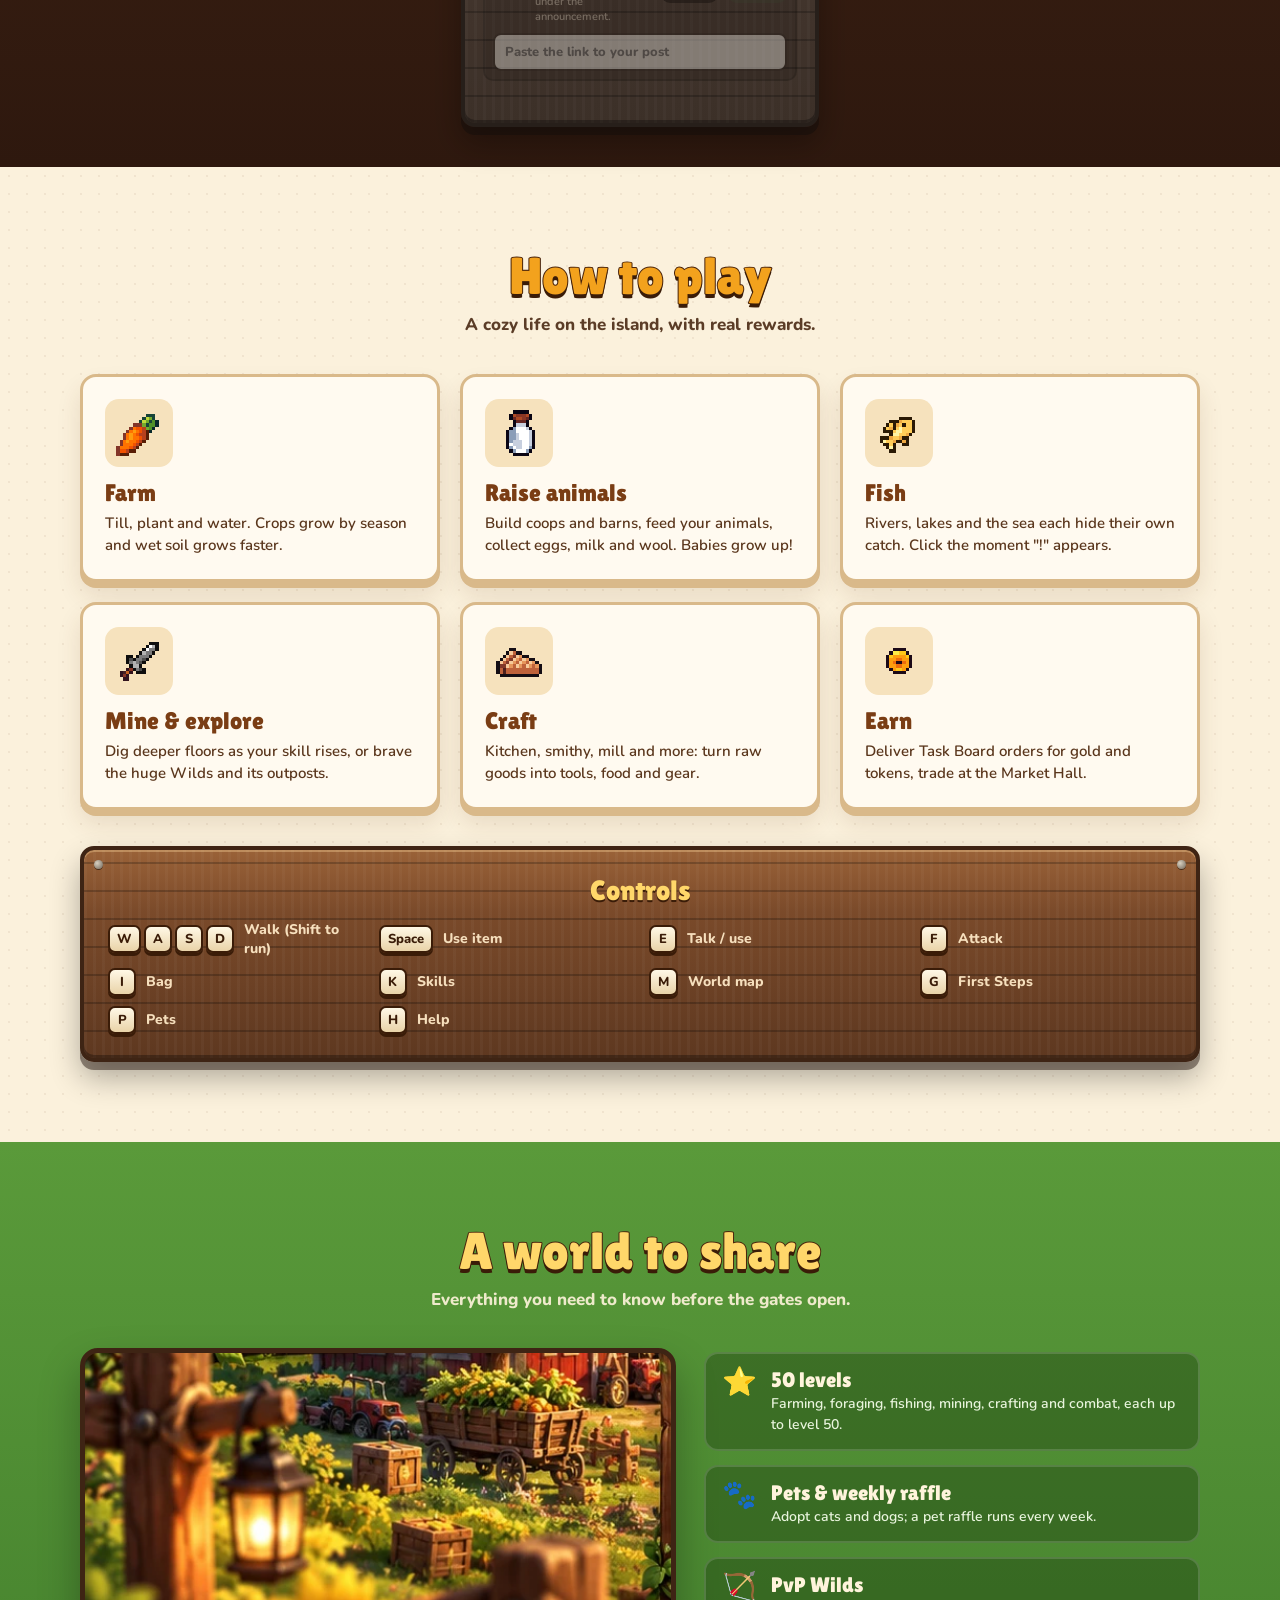
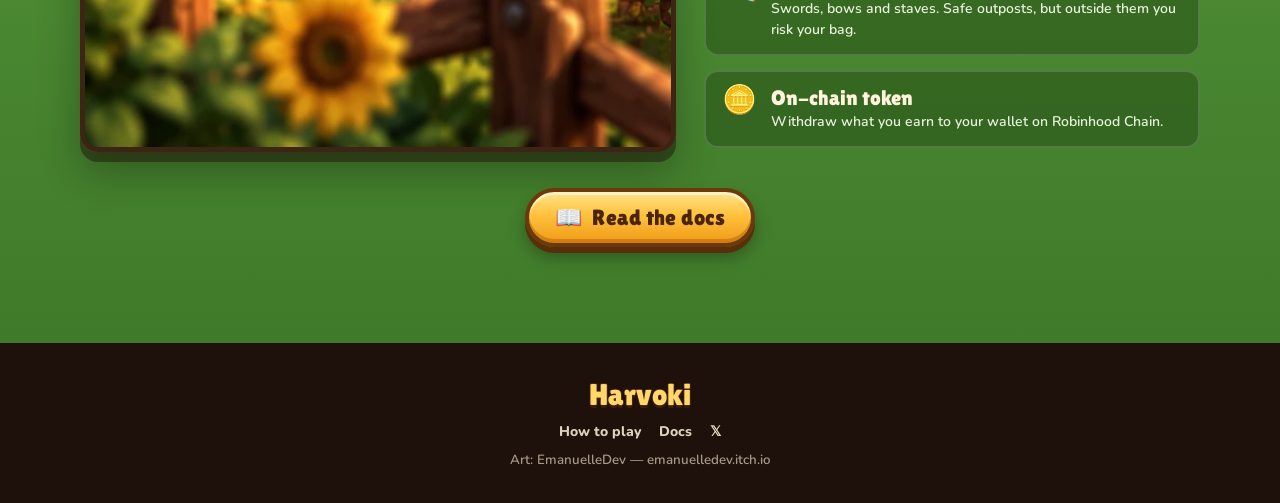
==== commit 4d306b23: "Admin page (waitlist)" ====
--- a/index.html
+++ b/index.html
@@ -6,8 +6,9 @@
     <title>Harvoki — Early Access</title>
     <meta name="description" content="Join the Harvoki early access list: connect X, complete the tasks, sign with your wallet." />
     <link rel="icon" href="/site/carrot.png" />
-    <script type="module" crossorigin src="/_app/waitlist-COdU2dQ8.js"></script>
-    <link rel="modulepreload" crossorigin href="/_app/lang-DoAPFn8c.js">
+    <script type="module" crossorigin src="/_app/waitlist-DIP5P2Py.js"></script>
+    <link rel="modulepreload" crossorigin href="/_app/modulepreload-polyfill-B5Qt9EMX.js">
+    <link rel="modulepreload" crossorigin href="/_app/lang-Dbdv5-0t.js">
     <link rel="stylesheet" crossorigin href="/_app/lang-WsJBUttt.css">
   </head>
   <body class="site">
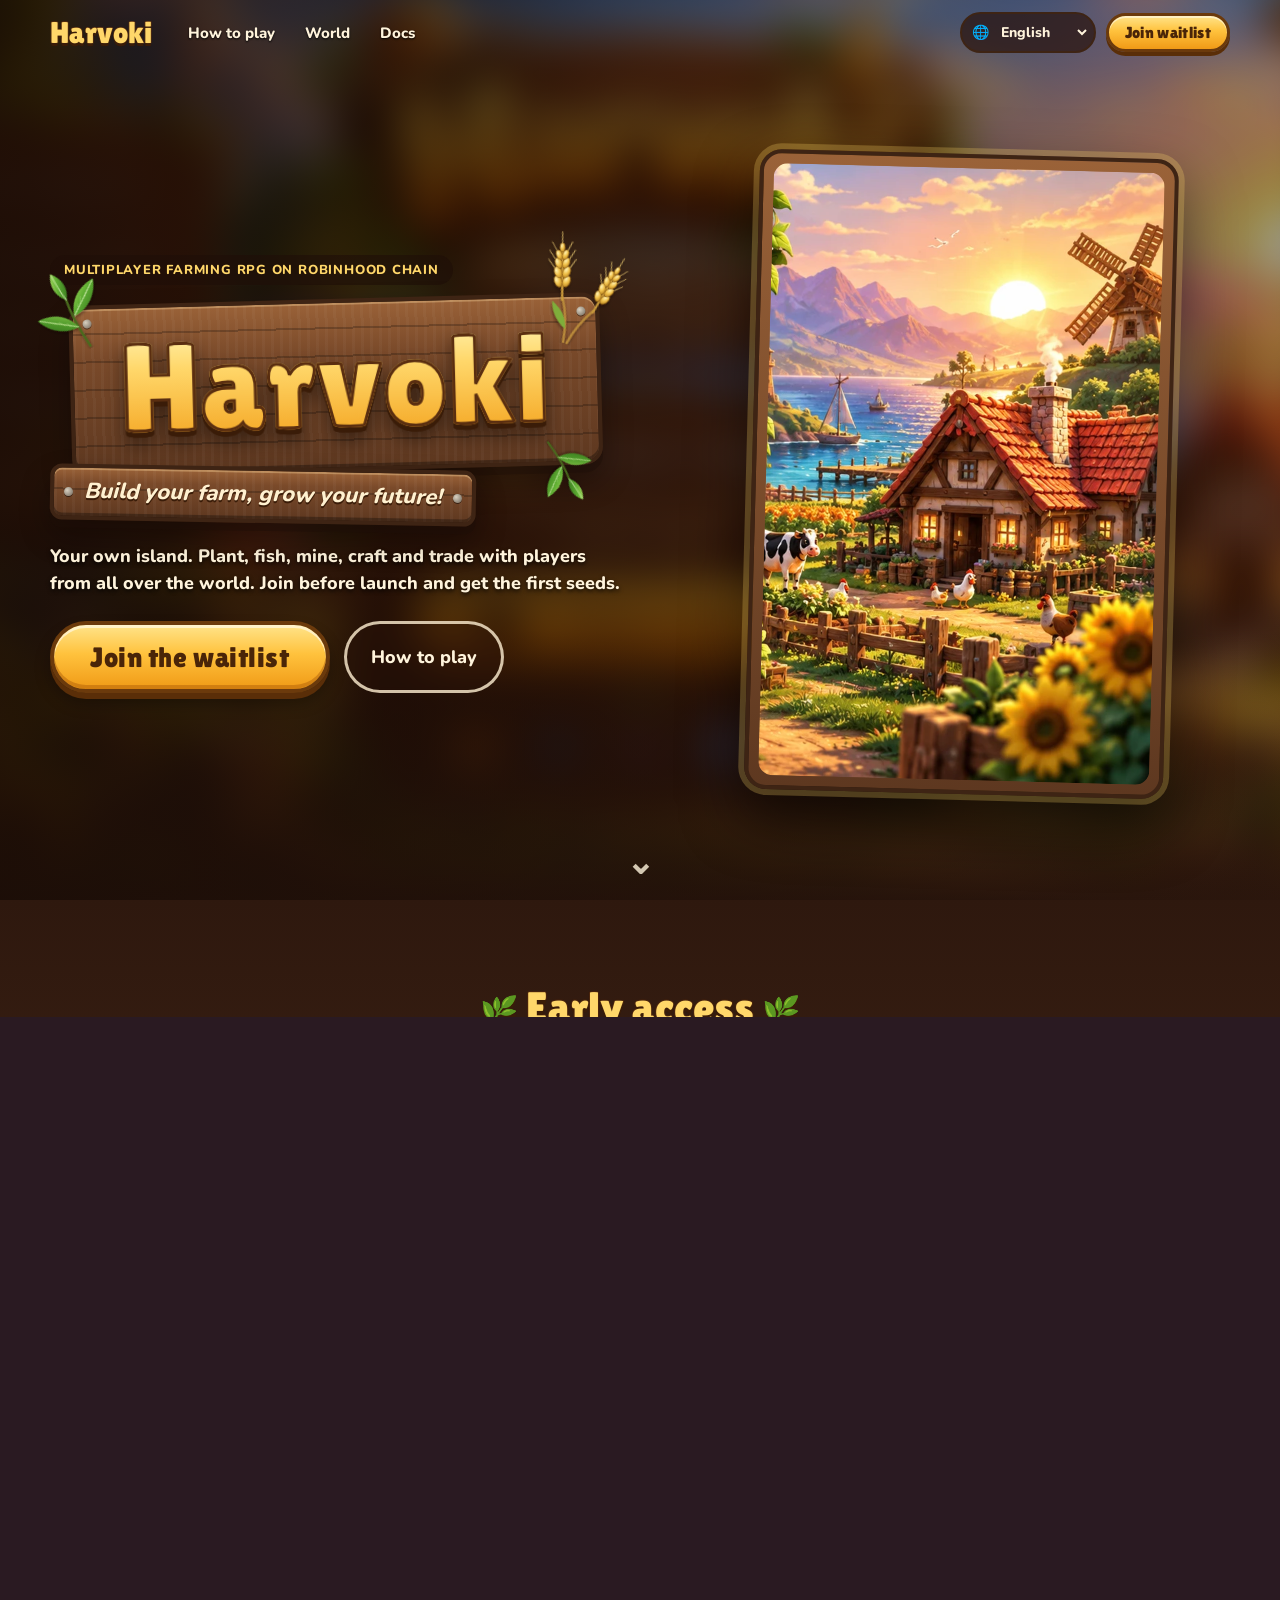
==== commit 5feeaa95: "Waitlist: remove the signup counter" ====
--- a/index.html
+++ b/index.html
@@ -6,7 +6,7 @@
     <title>Harvoki — Early Access</title>
     <meta name="description" content="Join the Harvoki early access list: connect X, complete the tasks, sign with your wallet." />
     <link rel="icon" href="/site/carrot.png" />
-    <script type="module" crossorigin src="/_app/waitlist-DIP5P2Py.js"></script>
+    <script type="module" crossorigin src="/_app/waitlist-DQZywMzj.js"></script>
     <link rel="modulepreload" crossorigin href="/_app/modulepreload-polyfill-B5Qt9EMX.js">
     <link rel="modulepreload" crossorigin href="/_app/lang-Dbdv5-0t.js">
     <link rel="stylesheet" crossorigin href="/_app/lang-WsJBUttt.css">
@@ -41,7 +41,6 @@
           <a class="btn-gold big" href="#join" data-st="hero.cta">Join the waitlist</a>
           <a class="btn-ghost" href="#how" data-st="hero.how">How to play</a>
         </div>
-        <p class="count-pill"><img src="/site/coin.png" alt="" /> <span id="count">…</span></p>
       </div>
         <figure class="hero-art" aria-hidden="true"><div class="crop crop-hero"></div></figure>
       </div>
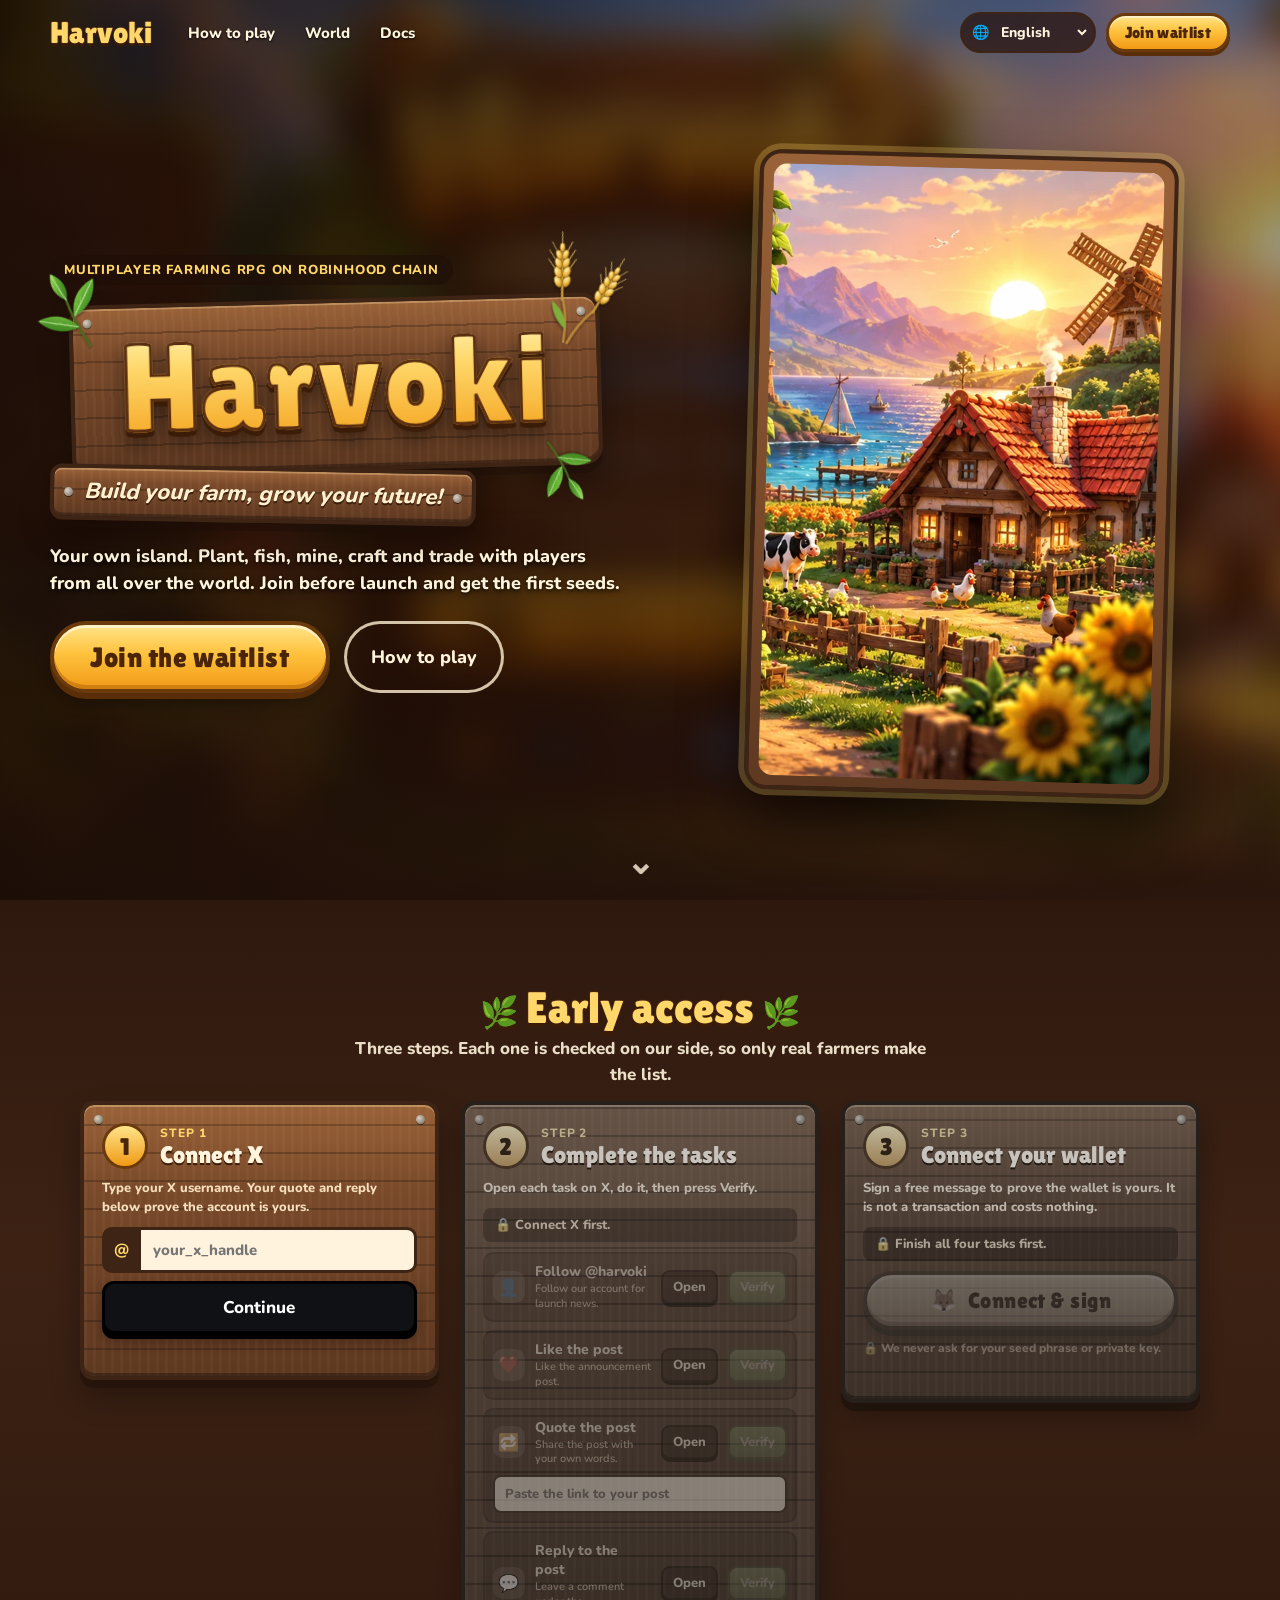
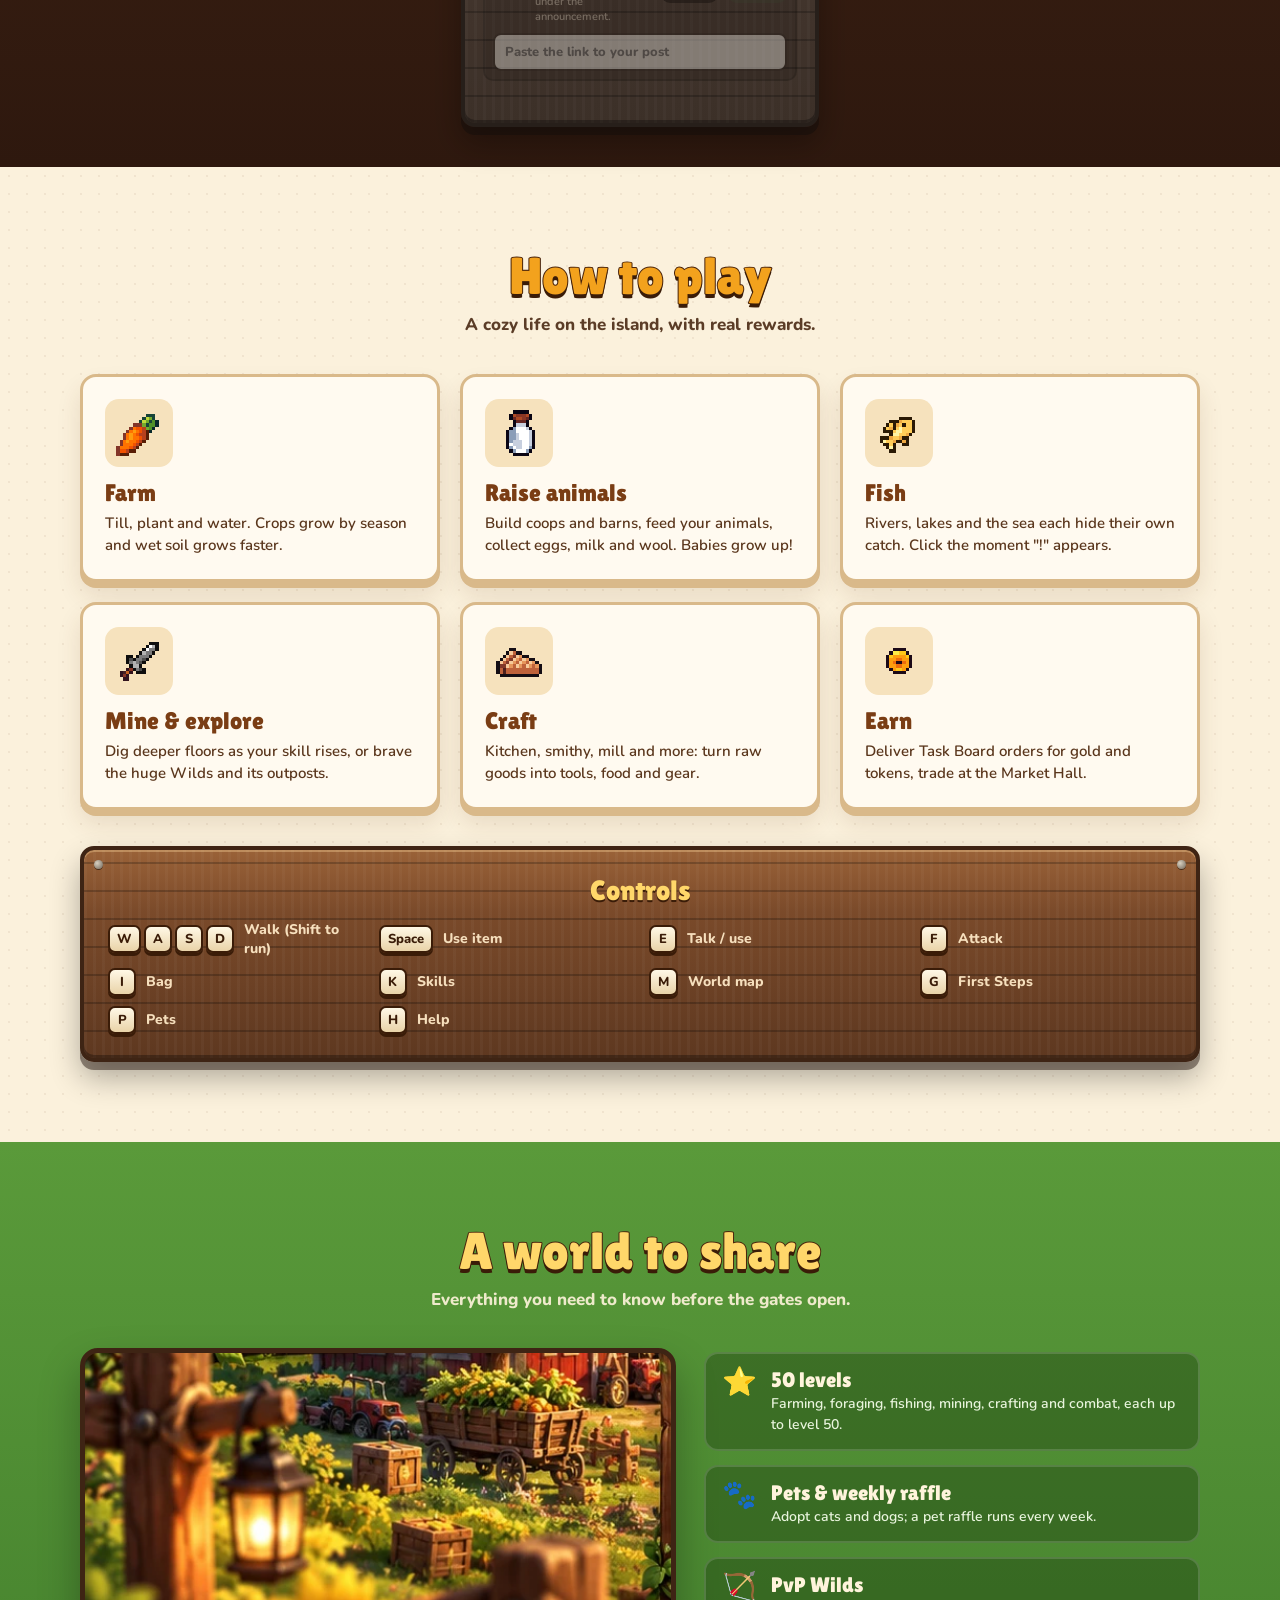
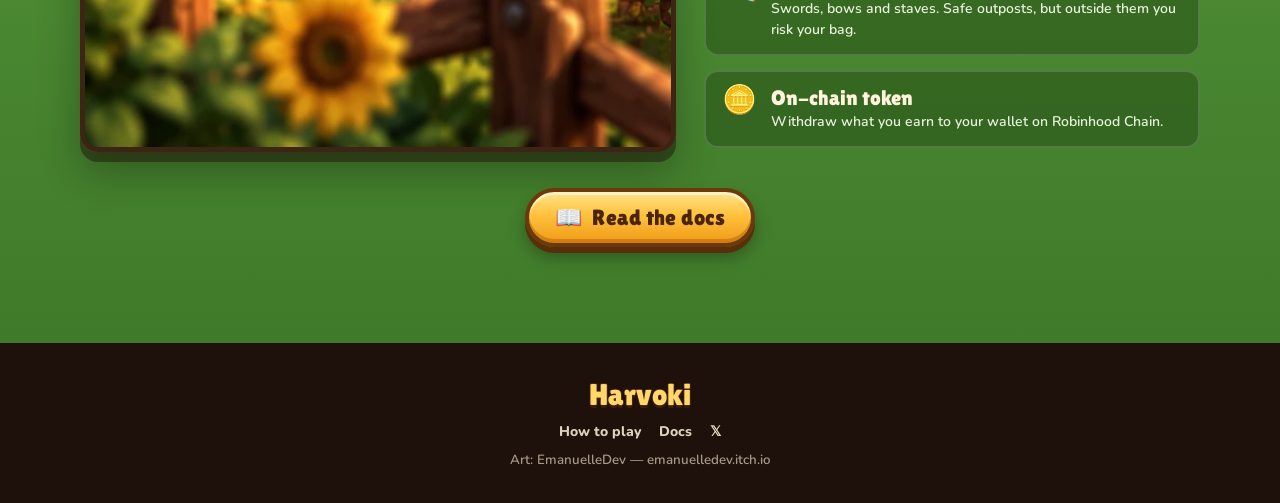
==== commit 56e61491: "Rebuild with the waitlist API URL" ====
--- a/index.html
+++ b/index.html
@@ -6,7 +6,7 @@
     <title>Harvoki — Early Access</title>
     <meta name="description" content="Join the Harvoki early access list: connect X, complete the tasks, sign with your wallet." />
     <link rel="icon" href="/site/carrot.png" />
-    <script type="module" crossorigin src="/_app/waitlist-DQZywMzj.js"></script>
+    <script type="module" crossorigin src="/_app/waitlist-ta0EDub3.js"></script>
     <link rel="modulepreload" crossorigin href="/_app/modulepreload-polyfill-B5Qt9EMX.js">
     <link rel="modulepreload" crossorigin href="/_app/lang-Dbdv5-0t.js">
     <link rel="stylesheet" crossorigin href="/_app/lang-WsJBUttt.css">
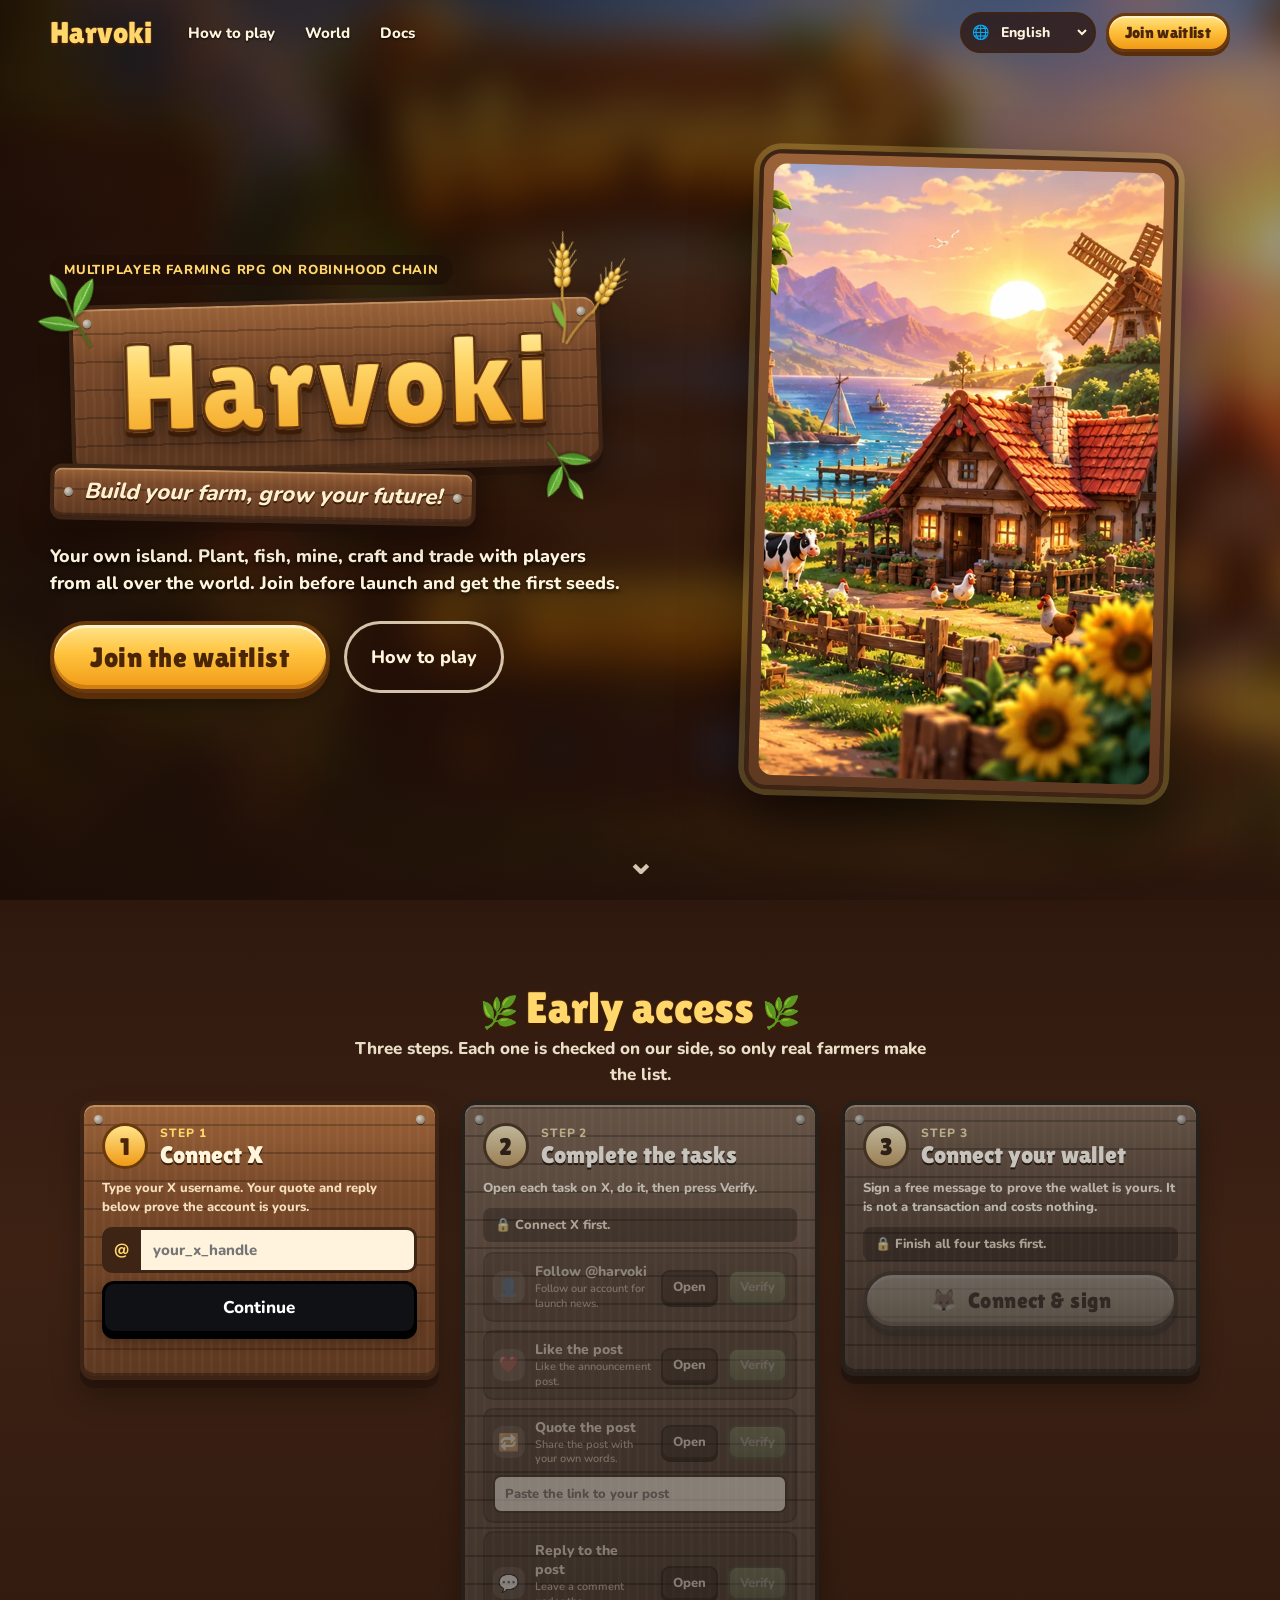
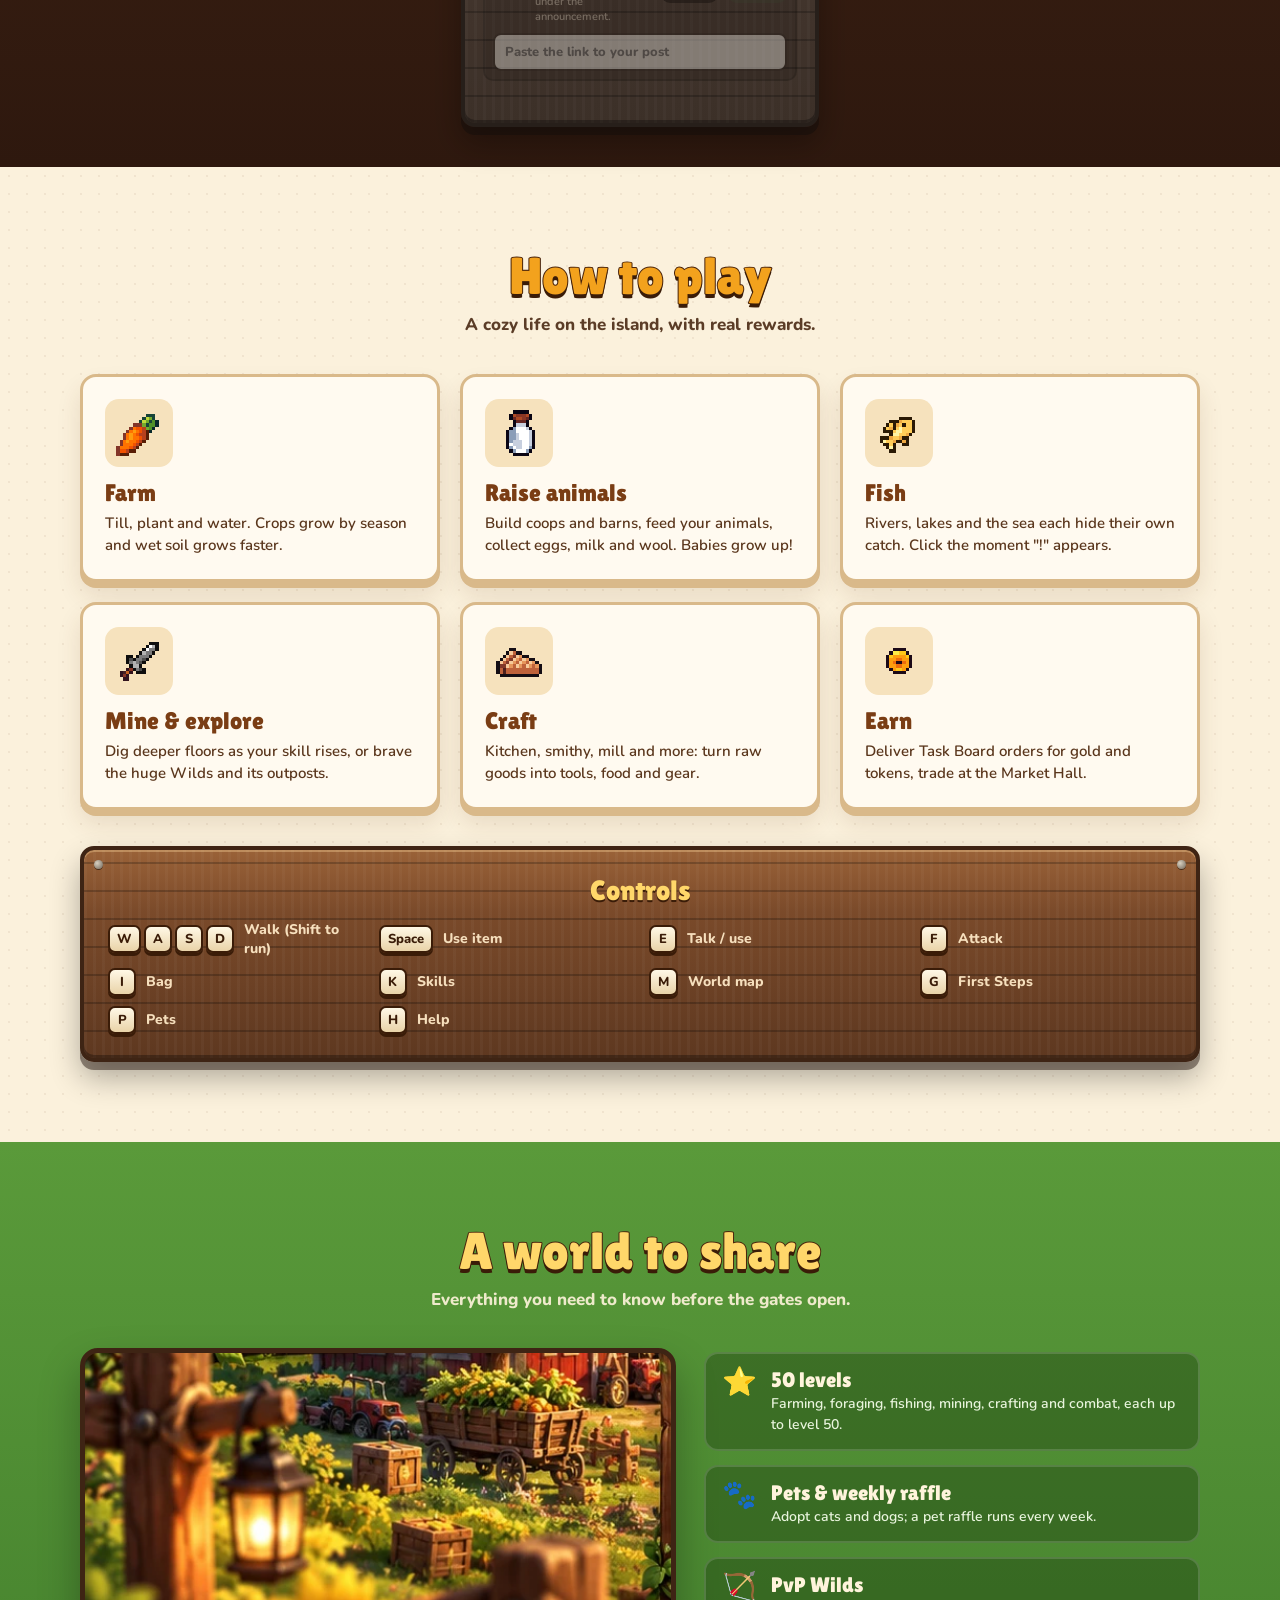
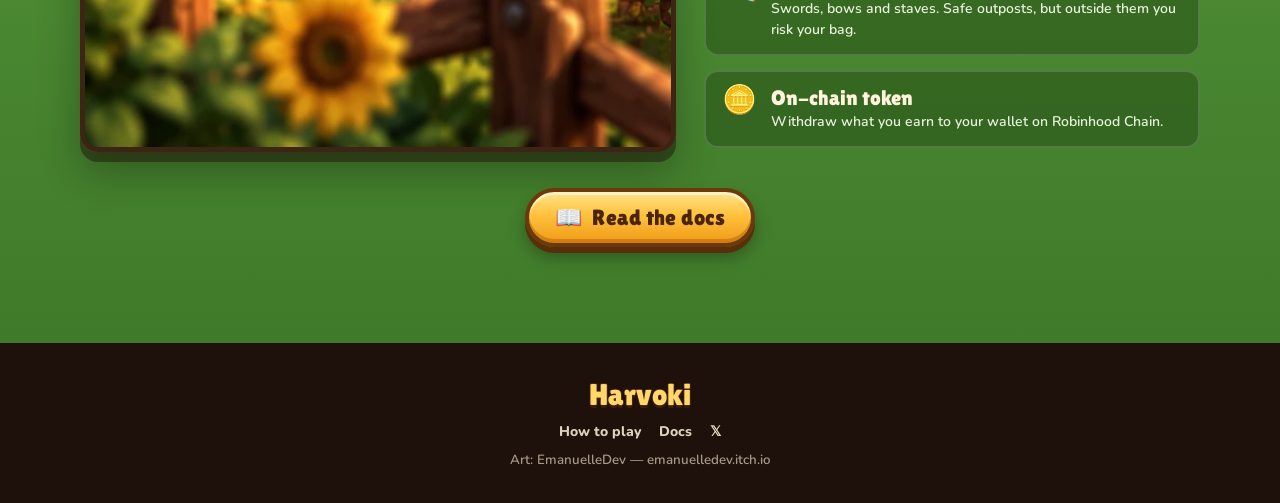
==== commit 05468c47: "Waitlist: drop the seed phrase note" ====
--- a/index.html
+++ b/index.html
@@ -135,7 +135,6 @@
               <p class="step-lock" data-st="s3.locked">Finish all four tasks first.</p>
               <div class="step-body">
                 <button type="button" class="btn-gold" id="wallet-btn"><span>🦊</span> <span data-st="s3.btn">Connect & sign</span></button>
-                <p class="safe-note">🔒 <span data-st="s3.safe">We never ask for your seed phrase or private key.</span></p>
               </div>
               <p class="step-err" id="err3" role="alert"></p>
             </article>
